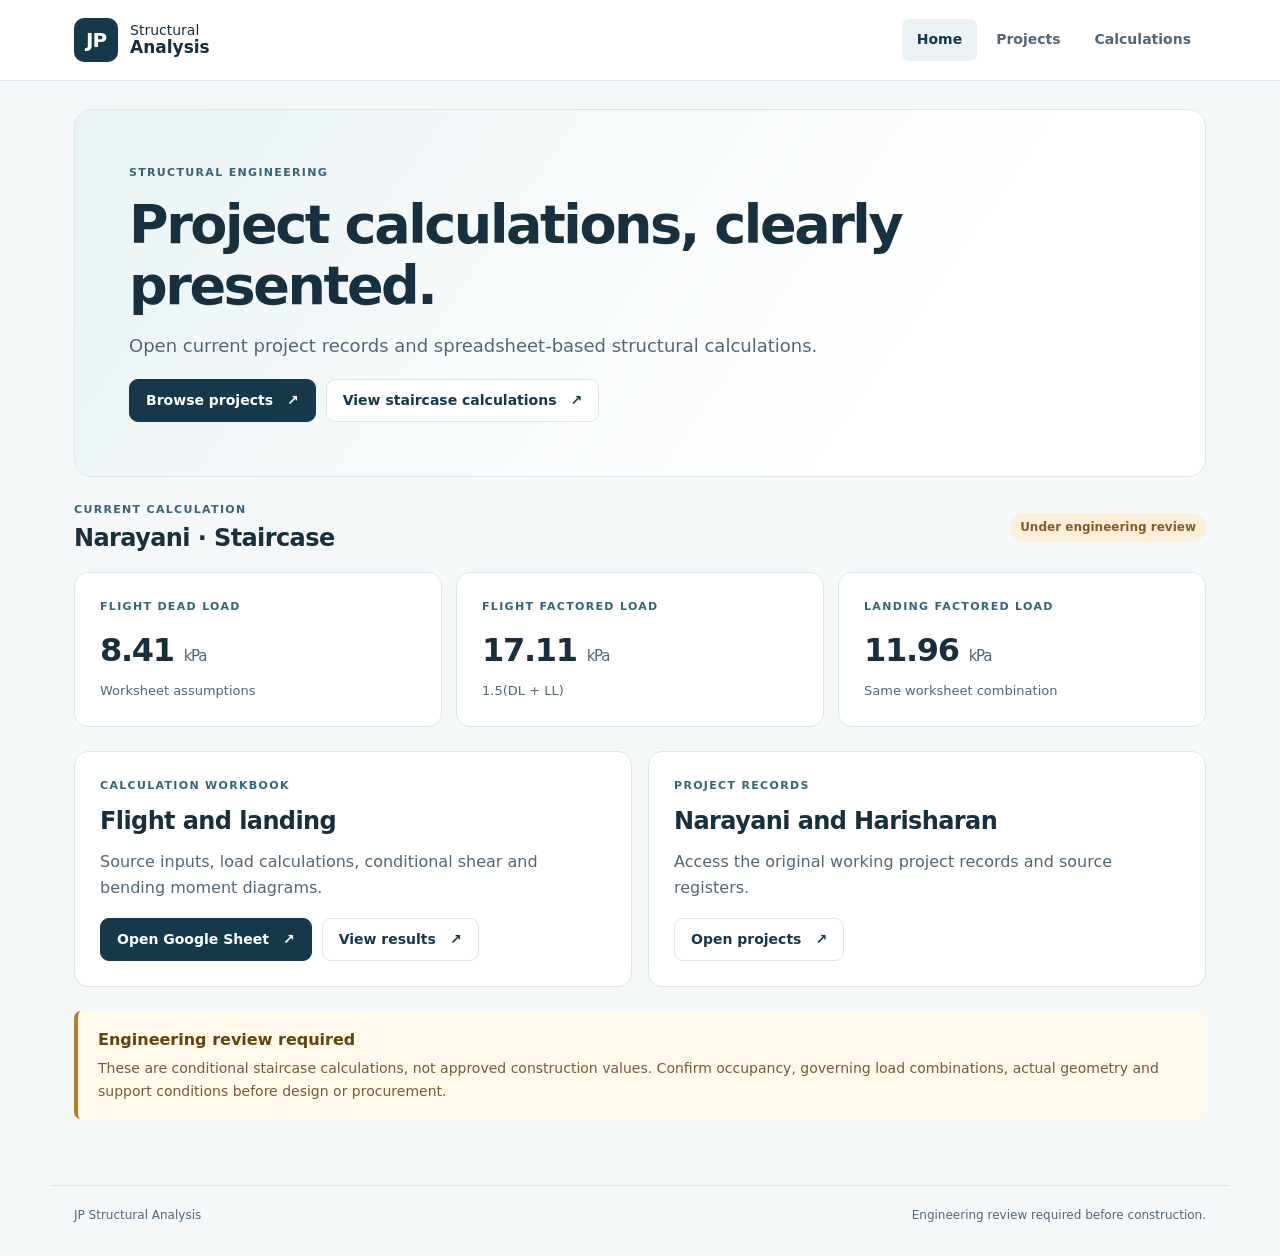
==== site/index.html @ ee92c4b4 "Publish only current spreadsheet-based structural calculations and project records" ====
<!doctype html><html lang="en"><head><meta charset="utf-8"><meta name="viewport" content="width=device-width,initial-scale=1"><title>Home | JP Structural Analysis</title><meta name="description" content="Structural engineering project records and calculations."><link rel="stylesheet" href="style.css"></head><body><header class="header"><div class="shell top"><a class="brand" href="index.html"><span class="mark">JP</span><span>Structural<br><b>Analysis</b></span></a><nav aria-label="Main navigation"><a href="index.html" aria-current="page">Home</a><a href="projects.html">Projects</a><a href="report.html">Calculations</a></nav></div></header><main class="shell"><section class="hero"><div class="eyebrow">STRUCTURAL ENGINEERING</div><h1>Project calculations, clearly presented.</h1><p class="lead">Open current project records and spreadsheet-based structural calculations.</p><div class="actions"><a class="button " href="projects.html">Browse projects <span aria-hidden="true">↗</span></a><a class="button secondary" href="report.html">View staircase calculations <span aria-hidden="true">↗</span></a></div></section><section class="heading"><div><div class="eyebrow">Current calculation</div><h2>Narayani · Staircase</h2></div><span class="pill">Under engineering review</span></section><section class="metrics"><article class="metric"><div class="eyebrow">Flight dead load</div><div class="value">8.41 <small>kPa</small></div><p>Worksheet assumptions</p></article><article class="metric"><div class="eyebrow">Flight factored load</div><div class="value">17.11 <small>kPa</small></div><p>1.5(DL + LL)</p></article><article class="metric"><div class="eyebrow">Landing factored load</div><div class="value">11.96 <small>kPa</small></div><p>Same worksheet combination</p></article></section><div class="grid"><article class="card"><div class="eyebrow">Calculation workbook</div><h2>Flight and landing</h2><p>Source inputs, load calculations, conditional shear and bending moment diagrams.</p><div class="actions"><a class="button " href="https://docs.google.com/spreadsheets/d/1Y-nVwU5Fd8LOBZRcyAVeT--PLQ40rrSUKfmQlRaJZZs/edit">Open Google Sheet <span aria-hidden="true">↗</span></a><a class="button secondary" href="report.html">View results <span aria-hidden="true">↗</span></a></div></article><article class="card"><div class="eyebrow">Project records</div><h2>Narayani and Harisharan</h2><p>Access the original working project records and source registers.</p><div class="actions"><a class="button secondary" href="projects.html">Open projects <span aria-hidden="true">↗</span></a></div></article></div><aside class="notice" role="note"><b>Engineering review required</b><p>These are conditional staircase calculations, not approved construction values. Confirm occupancy, governing load combinations, actual geometry and support conditions before design or procurement.</p></aside></main><footer class="shell footer"><span>JP Structural Analysis</span><span>Engineering review required before construction.</span></footer></body></html>
---- site/style.css ----
:root{color-scheme:light;--ink:#182f3d;--muted:#526675;--line:#dce6ea;--paper:#f5f8f9;--accent:#176b88;--nav:#15394b;--white:#fff}*{box-sizing:border-box}html{scroll-behavior:smooth}body{margin:0;font:16px/1.65 system-ui,-apple-system,BlinkMacSystemFont,"Segoe UI",sans-serif;background:var(--paper);color:var(--ink)}a{color:var(--accent);text-underline-offset:4px}.shell{max-width:1180px;margin:0 auto;padding:0 24px}.header{background:white;border-bottom:1px solid var(--line)}.top{display:flex;align-items:center;justify-content:space-between;gap:18px;padding-block:18px}.brand{display:flex;gap:12px;align-items:center;line-height:1.15;color:var(--ink);font-size:14px;text-decoration:none}.brand b{font-size:17px}.mark{display:grid;place-items:center;background:var(--nav);color:white;border-radius:10px;width:44px;height:44px;font-size:20px;font-weight:800;letter-spacing:-1px}.top nav{display:flex;gap:4px;flex-wrap:wrap}.top nav a{font-size:14px;padding:9px 15px;border-radius:7px;text-decoration:none;font-weight:650;color:var(--muted)}.top nav a[aria-current=page]{background:#eaf2f5;color:var(--nav)}main.shell{padding-top:28px;padding-bottom:42px}.hero{background:linear-gradient(125deg,#eaf3f5,#fff 72%);border:1px solid var(--line);border-radius:18px;padding:clamp(24px,5vw,54px);margin-bottom:24px}.eyebrow{font-size:11px;font-weight:750;letter-spacing:.12em;text-transform:uppercase;color:#35647a}h1{font-size:clamp(32px,5vw,54px);letter-spacing:-.045em;line-height:1.12;margin:13px 0 15px;max-width:850px}h2{font-size:24px;line-height:1.3;letter-spacing:-.025em;margin:0 0 12px}h3{margin:0 0 12px;font-size:18px}p{margin:0 0 16px;color:var(--muted)}.lead{font-size:18px;max-width:740px}.actions{display:flex;gap:10px;flex-wrap:wrap;align-items:center;margin-top:18px}.button{display:inline-flex;align-items:center;justify-content:space-between;gap:14px;background:var(--nav);color:white;border:1px solid var(--nav);border-radius:9px;padding:10px 16px;font-size:14px;line-height:1.5;font-weight:650;text-decoration:none}.button.secondary{background:white;color:var(--nav);border-color:var(--line)}.button:hover{opacity:.86}a:focus-visible{outline:3px solid #edba64;outline-offset:3px}.metrics{display:grid;grid-template-columns:repeat(3,minmax(0,1fr));gap:14px;margin:18px 0 24px}.metric,.card,.panel,.chart{background:white;border:1px solid var(--line);border-radius:14px;padding:clamp(18px,3vw,25px);min-width:0}.metric .value{font-size:32px;font-weight:760;letter-spacing:-.04em;margin:8px 0 3px;font-variant-numeric:tabular-nums}.value small{font-size:15px;font-weight:500;color:var(--muted)}.metric p{font-size:13px;margin:0}.heading{display:flex;align-items:center;justify-content:space-between;gap:12px;flex-wrap:wrap}.heading h2{margin:4px 0 0}.pill{font-size:12px;padding:5px 10px;border-radius:20px;background:#fbefdb;color:#855c25;font-weight:650}.grid{display:grid;grid-template-columns:repeat(2,minmax(0,1fr));gap:16px;margin-bottom:24px}.card{display:flex;flex-direction:column}.card .eyebrow{margin-bottom:10px}.card .actions{margin-top:auto}.notice{border-left:4px solid #b67e2f;background:#fff8eb;border-radius:7px;padding:16px 20px;margin:18px 0 24px;color:#63430f}.notice p{margin:4px 0 0;color:#745c35;font-size:14px}.panel{margin:18px 0}.panel .eyebrow{margin-bottom:7px}.sections{display:flex;flex-wrap:wrap;gap:10px;margin:10px 0 18px}.sections a{padding:8px 12px;border-radius:7px;background:white;border:1px solid var(--line);font-size:14px;text-decoration:none}.table-wrap{overflow-x:auto;border:1px solid var(--line);border-radius:9px}table{width:100%;border-collapse:collapse;font-size:14px;text-align:left}thead{background:#edf4f6}th,td{padding:10px 13px;border-bottom:1px solid var(--line);vertical-align:top}thead th{color:#2b5265;font-size:12px}tbody th{font-weight:600;min-width:135px}tbody tr:last-child th,tbody tr:last-child td{border-bottom:0}tbody td{font-variant-numeric:tabular-nums}tbody tr:nth-child(even){background:#fbfcfd}.charts{display:grid;grid-template-columns:repeat(2,minmax(0,1fr));gap:14px;margin-top:20px}.chart{padding:16px}.chart svg{display:block;width:100%;height:auto}.chart svg text{font:12px system-ui,sans-serif;fill:#516676}.legend{display:flex;justify-content:center;gap:18px;flex-wrap:wrap;font-size:12px;color:var(--muted)}.legend i{display:inline-block;width:12px;height:4px;border-radius:2px;margin-right:6px;vertical-align:middle}.quiet{font-size:13px;margin:15px 0 0}.footer{display:flex;justify-content:space-between;gap:16px;border-top:1px solid var(--line);padding-top:20px;padding-bottom:30px;font-size:12px;color:var(--muted)}@media(max-width:720px){.shell{padding-inline:16px}.top{align-items:flex-start;flex-direction:column}.top nav a{padding:8px 12px}.metrics,.grid,.charts{grid-template-columns:1fr}.metric .value{font-size:29px}.hero{padding:24px}.footer{flex-direction:column}.table-wrap{max-width:100%}th,td{padding:9px}.panel{padding:16px}.lead{font-size:16px}}@media print{.header,.footer,.actions,.sections{display:none}.hero,.panel,.metric,.chart{border:0;background:white}body{background:white;font-size:11px}.shell{padding:0}.panel,.chart{break-inside:avoid}.table-wrap{overflow:visible}table{font-size:10px}}
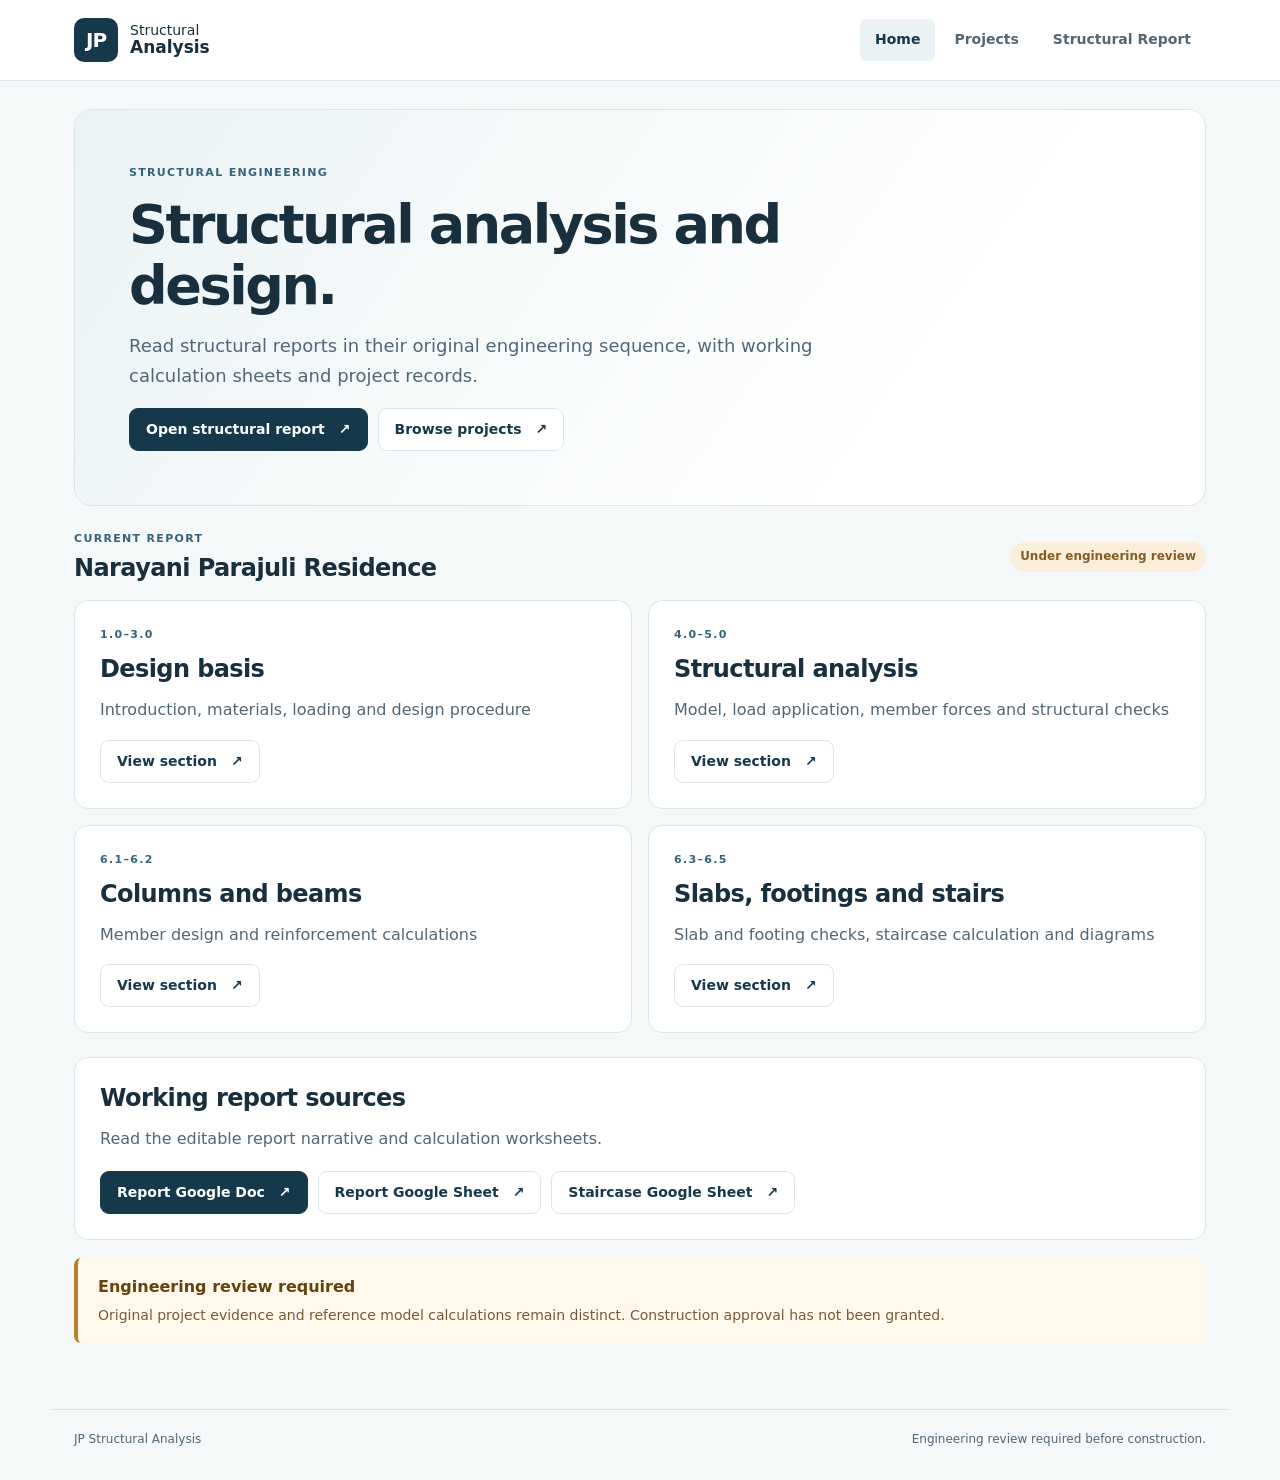
==== commit ad3f2844: "Restore six-chapter structural report from native Drive sources" ====
--- a/site/index.html
+++ b/site/index.html
@@ -1 +1 @@
-<!doctype html><html lang="en"><head><meta charset="utf-8"><meta name="viewport" content="width=device-width,initial-scale=1"><title>Home | JP Structural Analysis</title><meta name="description" content="Structural engineering project records and calculations."><link rel="stylesheet" href="style.css"></head><body><header class="header"><div class="shell top"><a class="brand" href="index.html"><span class="mark">JP</span><span>Structural<br><b>Analysis</b></span></a><nav aria-label="Main navigation"><a href="index.html" aria-current="page">Home</a><a href="projects.html">Projects</a><a href="report.html">Calculations</a></nav></div></header><main class="shell"><section class="hero"><div class="eyebrow">STRUCTURAL ENGINEERING</div><h1>Project calculations, clearly presented.</h1><p class="lead">Open current project records and spreadsheet-based structural calculations.</p><div class="actions"><a class="button " href="projects.html">Browse projects <span aria-hidden="true">↗</span></a><a class="button secondary" href="report.html">View staircase calculations <span aria-hidden="true">↗</span></a></div></section><section class="heading"><div><div class="eyebrow">Current calculation</div><h2>Narayani · Staircase</h2></div><span class="pill">Under engineering review</span></section><section class="metrics"><article class="metric"><div class="eyebrow">Flight dead load</div><div class="value">8.41 <small>kPa</small></div><p>Worksheet assumptions</p></article><article class="metric"><div class="eyebrow">Flight factored load</div><div class="value">17.11 <small>kPa</small></div><p>1.5(DL + LL)</p></article><article class="metric"><div class="eyebrow">Landing factored load</div><div class="value">11.96 <small>kPa</small></div><p>Same worksheet combination</p></article></section><div class="grid"><article class="card"><div class="eyebrow">Calculation workbook</div><h2>Flight and landing</h2><p>Source inputs, load calculations, conditional shear and bending moment diagrams.</p><div class="actions"><a class="button " href="https://docs.google.com/spreadsheets/d/1Y-nVwU5Fd8LOBZRcyAVeT--PLQ40rrSUKfmQlRaJZZs/edit">Open Google Sheet <span aria-hidden="true">↗</span></a><a class="button secondary" href="report.html">View results <span aria-hidden="true">↗</span></a></div></article><article class="card"><div class="eyebrow">Project records</div><h2>Narayani and Harisharan</h2><p>Access the original working project records and source registers.</p><div class="actions"><a class="button secondary" href="projects.html">Open projects <span aria-hidden="true">↗</span></a></div></article></div><aside class="notice" role="note"><b>Engineering review required</b><p>These are conditional staircase calculations, not approved construction values. Confirm occupancy, governing load combinations, actual geometry and support conditions before design or procurement.</p></aside></main><footer class="shell footer"><span>JP Structural Analysis</span><span>Engineering review required before construction.</span></footer></body></html>+<!doctype html><html lang="en"><head><meta charset="utf-8"><meta name="viewport" content="width=device-width,initial-scale=1"><title>Home | JP Structural Analysis</title><meta name="description" content="Structural analysis and design report."><link rel="stylesheet" href="style.css"></head><body><header class="header"><div class="shell top"><a class="brand" href="index.html"><span class="mark">JP</span><span>Structural<br><b>Analysis</b></span></a><nav aria-label="Main navigation"><a href="index.html" aria-current="page">Home</a><a href="projects.html">Projects</a><a href="report.html">Structural Report</a></nav></div></header><main class="shell"><section class="hero"><div class="eyebrow">STRUCTURAL ENGINEERING</div><h1>Structural analysis and design.</h1><p class="lead">Read structural reports in their original engineering sequence, with working calculation sheets and project records.</p><div class="actions"><a class="button" href="report.html">Open structural report <span aria-hidden="true">↗</span></a><a class="button secondary" href="projects.html">Browse projects <span aria-hidden="true">↗</span></a></div></section><section class="heading"><div><div class="eyebrow">Current report</div><h2>Narayani Parajuli Residence</h2></div><span class="pill">Under engineering review</span></section><div class="grid report-home-grid"><article class="card"><div class="eyebrow">1.0–3.0</div><h2>Design basis</h2><p>Introduction, materials, loading and design procedure</p><div class="actions"><a class="button secondary" href="report.html#chapter-1-0">View section <span aria-hidden="true">↗</span></a></div></article><article class="card"><div class="eyebrow">4.0–5.0</div><h2>Structural analysis</h2><p>Model, load application, member forces and structural checks</p><div class="actions"><a class="button secondary" href="report.html#chapter-4-0">View section <span aria-hidden="true">↗</span></a></div></article><article class="card"><div class="eyebrow">6.1–6.2</div><h2>Columns and beams</h2><p>Member design and reinforcement calculations</p><div class="actions"><a class="button secondary" href="report.html#chapter-6-1">View section <span aria-hidden="true">↗</span></a></div></article><article class="card"><div class="eyebrow">6.3–6.5</div><h2>Slabs, footings and stairs</h2><p>Slab and footing checks, staircase calculation and diagrams</p><div class="actions"><a class="button secondary" href="report.html#chapter-6-3">View section <span aria-hidden="true">↗</span></a></div></article></div><section class="panel"><h2>Working report sources</h2><p>Read the editable report narrative and calculation worksheets.</p><div class="actions"><a class="button" href="https://docs.google.com/document/d/1-Hq89KQgTYX20-nT1a85zHD1xqCTzD1Ef3r4--rdaM4/edit">Report Google Doc <span aria-hidden="true">↗</span></a><a class="button secondary" href="https://docs.google.com/spreadsheets/d/1Yli8MarffSVTW-XVvgLvj0nvxB-zcUi9Nyz6oGSeCeI/edit">Report Google Sheet <span aria-hidden="true">↗</span></a><a class="button secondary" href="https://docs.google.com/spreadsheets/d/1Y-nVwU5Fd8LOBZRcyAVeT--PLQ40rrSUKfmQlRaJZZs/edit">Staircase Google Sheet <span aria-hidden="true">↗</span></a></div></section><aside class="notice"><b>Engineering review required</b><p>Original project evidence and reference model calculations remain distinct. Construction approval has not been granted.</p></aside></main><footer class="shell footer"><span>JP Structural Analysis</span><span>Engineering review required before construction.</span></footer></body></html>
--- a/site/style.css
+++ b/site/style.css
@@ -1 +1,2 @@
-:root{color-scheme:light;--ink:#182f3d;--muted:#526675;--line:#dce6ea;--paper:#f5f8f9;--accent:#176b88;--nav:#15394b;--white:#fff}*{box-sizing:border-box}html{scroll-behavior:smooth}body{margin:0;font:16px/1.65 system-ui,-apple-system,BlinkMacSystemFont,"Segoe UI",sans-serif;background:var(--paper);color:var(--ink)}a{color:var(--accent);text-underline-offset:4px}.shell{max-width:1180px;margin:0 auto;padding:0 24px}.header{background:white;border-bottom:1px solid var(--line)}.top{display:flex;align-items:center;justify-content:space-between;gap:18px;padding-block:18px}.brand{display:flex;gap:12px;align-items:center;line-height:1.15;color:var(--ink);font-size:14px;text-decoration:none}.brand b{font-size:17px}.mark{display:grid;place-items:center;background:var(--nav);color:white;border-radius:10px;width:44px;height:44px;font-size:20px;font-weight:800;letter-spacing:-1px}.top nav{display:flex;gap:4px;flex-wrap:wrap}.top nav a{font-size:14px;padding:9px 15px;border-radius:7px;text-decoration:none;font-weight:650;color:var(--muted)}.top nav a[aria-current=page]{background:#eaf2f5;color:var(--nav)}main.shell{padding-top:28px;padding-bottom:42px}.hero{background:linear-gradient(125deg,#eaf3f5,#fff 72%);border:1px solid var(--line);border-radius:18px;padding:clamp(24px,5vw,54px);margin-bottom:24px}.eyebrow{font-size:11px;font-weight:750;letter-spacing:.12em;text-transform:uppercase;color:#35647a}h1{font-size:clamp(32px,5vw,54px);letter-spacing:-.045em;line-height:1.12;margin:13px 0 15px;max-width:850px}h2{font-size:24px;line-height:1.3;letter-spacing:-.025em;margin:0 0 12px}h3{margin:0 0 12px;font-size:18px}p{margin:0 0 16px;color:var(--muted)}.lead{font-size:18px;max-width:740px}.actions{display:flex;gap:10px;flex-wrap:wrap;align-items:center;margin-top:18px}.button{display:inline-flex;align-items:center;justify-content:space-between;gap:14px;background:var(--nav);color:white;border:1px solid var(--nav);border-radius:9px;padding:10px 16px;font-size:14px;line-height:1.5;font-weight:650;text-decoration:none}.button.secondary{background:white;color:var(--nav);border-color:var(--line)}.button:hover{opacity:.86}a:focus-visible{outline:3px solid #edba64;outline-offset:3px}.metrics{display:grid;grid-template-columns:repeat(3,minmax(0,1fr));gap:14px;margin:18px 0 24px}.metric,.card,.panel,.chart{background:white;border:1px solid var(--line);border-radius:14px;padding:clamp(18px,3vw,25px);min-width:0}.metric .value{font-size:32px;font-weight:760;letter-spacing:-.04em;margin:8px 0 3px;font-variant-numeric:tabular-nums}.value small{font-size:15px;font-weight:500;color:var(--muted)}.metric p{font-size:13px;margin:0}.heading{display:flex;align-items:center;justify-content:space-between;gap:12px;flex-wrap:wrap}.heading h2{margin:4px 0 0}.pill{font-size:12px;padding:5px 10px;border-radius:20px;background:#fbefdb;color:#855c25;font-weight:650}.grid{display:grid;grid-template-columns:repeat(2,minmax(0,1fr));gap:16px;margin-bottom:24px}.card{display:flex;flex-direction:column}.card .eyebrow{margin-bottom:10px}.card .actions{margin-top:auto}.notice{border-left:4px solid #b67e2f;background:#fff8eb;border-radius:7px;padding:16px 20px;margin:18px 0 24px;color:#63430f}.notice p{margin:4px 0 0;color:#745c35;font-size:14px}.panel{margin:18px 0}.panel .eyebrow{margin-bottom:7px}.sections{display:flex;flex-wrap:wrap;gap:10px;margin:10px 0 18px}.sections a{padding:8px 12px;border-radius:7px;background:white;border:1px solid var(--line);font-size:14px;text-decoration:none}.table-wrap{overflow-x:auto;border:1px solid var(--line);border-radius:9px}table{width:100%;border-collapse:collapse;font-size:14px;text-align:left}thead{background:#edf4f6}th,td{padding:10px 13px;border-bottom:1px solid var(--line);vertical-align:top}thead th{color:#2b5265;font-size:12px}tbody th{font-weight:600;min-width:135px}tbody tr:last-child th,tbody tr:last-child td{border-bottom:0}tbody td{font-variant-numeric:tabular-nums}tbody tr:nth-child(even){background:#fbfcfd}.charts{display:grid;grid-template-columns:repeat(2,minmax(0,1fr));gap:14px;margin-top:20px}.chart{padding:16px}.chart svg{display:block;width:100%;height:auto}.chart svg text{font:12px system-ui,sans-serif;fill:#516676}.legend{display:flex;justify-content:center;gap:18px;flex-wrap:wrap;font-size:12px;color:var(--muted)}.legend i{display:inline-block;width:12px;height:4px;border-radius:2px;margin-right:6px;vertical-align:middle}.quiet{font-size:13px;margin:15px 0 0}.footer{display:flex;justify-content:space-between;gap:16px;border-top:1px solid var(--line);padding-top:20px;padding-bottom:30px;font-size:12px;color:var(--muted)}@media(max-width:720px){.shell{padding-inline:16px}.top{align-items:flex-start;flex-direction:column}.top nav a{padding:8px 12px}.metrics,.grid,.charts{grid-template-columns:1fr}.metric .value{font-size:29px}.hero{padding:24px}.footer{flex-direction:column}.table-wrap{max-width:100%}th,td{padding:9px}.panel{padding:16px}.lead{font-size:16px}}@media print{.header,.footer,.actions,.sections{display:none}.hero,.panel,.metric,.chart{border:0;background:white}body{background:white;font-size:11px}.shell{padding:0}.panel,.chart{break-inside:avoid}.table-wrap{overflow:visible}table{font-size:10px}}+:root{color-scheme:light;--ink:#182f3d;--muted:#526675;--line:#dce6ea;--paper:#f5f8f9;--accent:#176b88;--nav:#15394b;--white:#fff}*{box-sizing:border-box}html{scroll-behavior:smooth}body{margin:0;font:16px/1.65 system-ui,-apple-system,BlinkMacSystemFont,"Segoe UI",sans-serif;background:var(--paper);color:var(--ink)}a{color:var(--accent);text-underline-offset:4px}.shell{max-width:1180px;margin:0 auto;padding:0 24px}.header{background:white;border-bottom:1px solid var(--line)}.top{display:flex;align-items:center;justify-content:space-between;gap:18px;padding-block:18px}.brand{display:flex;gap:12px;align-items:center;line-height:1.15;color:var(--ink);font-size:14px;text-decoration:none}.brand b{font-size:17px}.mark{display:grid;place-items:center;background:var(--nav);color:white;border-radius:10px;width:44px;height:44px;font-size:20px;font-weight:800;letter-spacing:-1px}.top nav{display:flex;gap:4px;flex-wrap:wrap}.top nav a{font-size:14px;padding:9px 15px;border-radius:7px;text-decoration:none;font-weight:650;color:var(--muted)}.top nav a[aria-current=page]{background:#eaf2f5;color:var(--nav)}main.shell{padding-top:28px;padding-bottom:42px}.hero{background:linear-gradient(125deg,#eaf3f5,#fff 72%);border:1px solid var(--line);border-radius:18px;padding:clamp(24px,5vw,54px);margin-bottom:24px}.eyebrow{font-size:11px;font-weight:750;letter-spacing:.12em;text-transform:uppercase;color:#35647a}h1{font-size:clamp(32px,5vw,54px);letter-spacing:-.045em;line-height:1.12;margin:13px 0 15px;max-width:850px}h2{font-size:24px;line-height:1.3;letter-spacing:-.025em;margin:0 0 12px}h3{margin:0 0 12px;font-size:18px}p{margin:0 0 16px;color:var(--muted)}.lead{font-size:18px;max-width:740px}.actions{display:flex;gap:10px;flex-wrap:wrap;align-items:center;margin-top:18px}.button{display:inline-flex;align-items:center;justify-content:space-between;gap:14px;background:var(--nav);color:white;border:1px solid var(--nav);border-radius:9px;padding:10px 16px;font-size:14px;line-height:1.5;font-weight:650;text-decoration:none}.button.secondary{background:white;color:var(--nav);border-color:var(--line)}.button:hover{opacity:.86}a:focus-visible{outline:3px solid #edba64;outline-offset:3px}.metrics{display:grid;grid-template-columns:repeat(3,minmax(0,1fr));gap:14px;margin:18px 0 24px}.metric,.card,.panel,.chart{background:white;border:1px solid var(--line);border-radius:14px;padding:clamp(18px,3vw,25px);min-width:0}.metric .value{font-size:32px;font-weight:760;letter-spacing:-.04em;margin:8px 0 3px;font-variant-numeric:tabular-nums}.value small{font-size:15px;font-weight:500;color:var(--muted)}.metric p{font-size:13px;margin:0}.heading{display:flex;align-items:center;justify-content:space-between;gap:12px;flex-wrap:wrap}.heading h2{margin:4px 0 0}.pill{font-size:12px;padding:5px 10px;border-radius:20px;background:#fbefdb;color:#855c25;font-weight:650}.grid{display:grid;grid-template-columns:repeat(2,minmax(0,1fr));gap:16px;margin-bottom:24px}.card{display:flex;flex-direction:column}.card .eyebrow{margin-bottom:10px}.card .actions{margin-top:auto}.notice{border-left:4px solid #b67e2f;background:#fff8eb;border-radius:7px;padding:16px 20px;margin:18px 0 24px;color:#63430f}.notice p{margin:4px 0 0;color:#745c35;font-size:14px}.panel{margin:18px 0}.panel .eyebrow{margin-bottom:7px}.sections{display:flex;flex-wrap:wrap;gap:10px;margin:10px 0 18px}.sections a{padding:8px 12px;border-radius:7px;background:white;border:1px solid var(--line);font-size:14px;text-decoration:none}.table-wrap{overflow-x:auto;border:1px solid var(--line);border-radius:9px}table{width:100%;border-collapse:collapse;font-size:14px;text-align:left}thead{background:#edf4f6}th,td{padding:10px 13px;border-bottom:1px solid var(--line);vertical-align:top}thead th{color:#2b5265;font-size:12px}tbody th{font-weight:600;min-width:135px}tbody tr:last-child th,tbody tr:last-child td{border-bottom:0}tbody td{font-variant-numeric:tabular-nums}tbody tr:nth-child(even){background:#fbfcfd}.charts{display:grid;grid-template-columns:repeat(2,minmax(0,1fr));gap:14px;margin-top:20px}.chart{padding:16px}.chart svg{display:block;width:100%;height:auto}.chart svg text{font:12px system-ui,sans-serif;fill:#516676}.legend{display:flex;justify-content:center;gap:18px;flex-wrap:wrap;font-size:12px;color:var(--muted)}.legend i{display:inline-block;width:12px;height:4px;border-radius:2px;margin-right:6px;vertical-align:middle}.quiet{font-size:13px;margin:15px 0 0}.footer{display:flex;justify-content:space-between;gap:16px;border-top:1px solid var(--line);padding-top:20px;padding-bottom:30px;font-size:12px;color:var(--muted)}@media(max-width:720px){.shell{padding-inline:16px}.top{align-items:flex-start;flex-direction:column}.top nav a{padding:8px 12px}.metrics,.grid,.charts{grid-template-columns:1fr}.metric .value{font-size:29px}.hero{padding:24px}.footer{flex-direction:column}.table-wrap{max-width:100%}th,td{padding:9px}.panel{padding:16px}.lead{font-size:16px}}@media print{.header,.footer,.actions,.sections{display:none}.hero,.panel,.metric,.chart{border:0;background:white}body{background:white;font-size:11px}.shell{padding:0}.panel,.chart{break-inside:avoid}.table-wrap{overflow:visible}table{font-size:10px}}
+.report-layout{display:grid;grid-template-columns:255px minmax(0,1fr);gap:22px;align-items:start}.report-toc{position:sticky;top:18px;background:white;border:1px solid var(--line);border-radius:14px;padding:18px;max-height:88vh;overflow:auto}.report-toc h2{font-size:17px;margin-bottom:10px}.report-toc nav{display:grid;gap:2px}.report-toc a{display:block;padding:7px 6px;border-bottom:1px solid #eef2f4;font-size:13px;text-decoration:none;line-height:1.4;color:var(--nav)}.report-toc a.subchapter{padding-left:20px}.report-body{min-width:0}.report-chapter{scroll-margin-top:14px;margin-top:0;margin-bottom:18px}.report-chapter h2{padding-bottom:10px;border-bottom:1px solid var(--line);margin-bottom:16px}.report-chapter h3{margin-top:20px}.report-chapter p{overflow-wrap:anywhere}.report-chapter table{font-size:13px}.report-chapter th,.report-chapter td{overflow-wrap:anywhere}.report-chapter tbody th{min-width:115px}.original-contents{margin:12px 0 20px;border:1px solid var(--line);border-radius:8px;padding:10px 14px;color:var(--muted);font-size:14px}.original-contents summary{cursor:pointer;font-weight:650}.original-contents ul{padding-left:20px}.source-link{font-size:12px;margin:6px 0 18px}.report-home-grid{margin-top:16px}@media(max-width:850px){.report-layout{grid-template-columns:1fr}.report-toc{position:static;max-height:none}.report-toc nav{grid-template-columns:repeat(2,minmax(0,1fr))}.report-toc a.subchapter{padding-left:6px}}@media(max-width:450px){.report-toc nav{grid-template-columns:1fr}}@media print{.report-toc{position:static}.report-layout{display:block}.report-chapter{break-inside:auto}.report-toc a{color:black}}
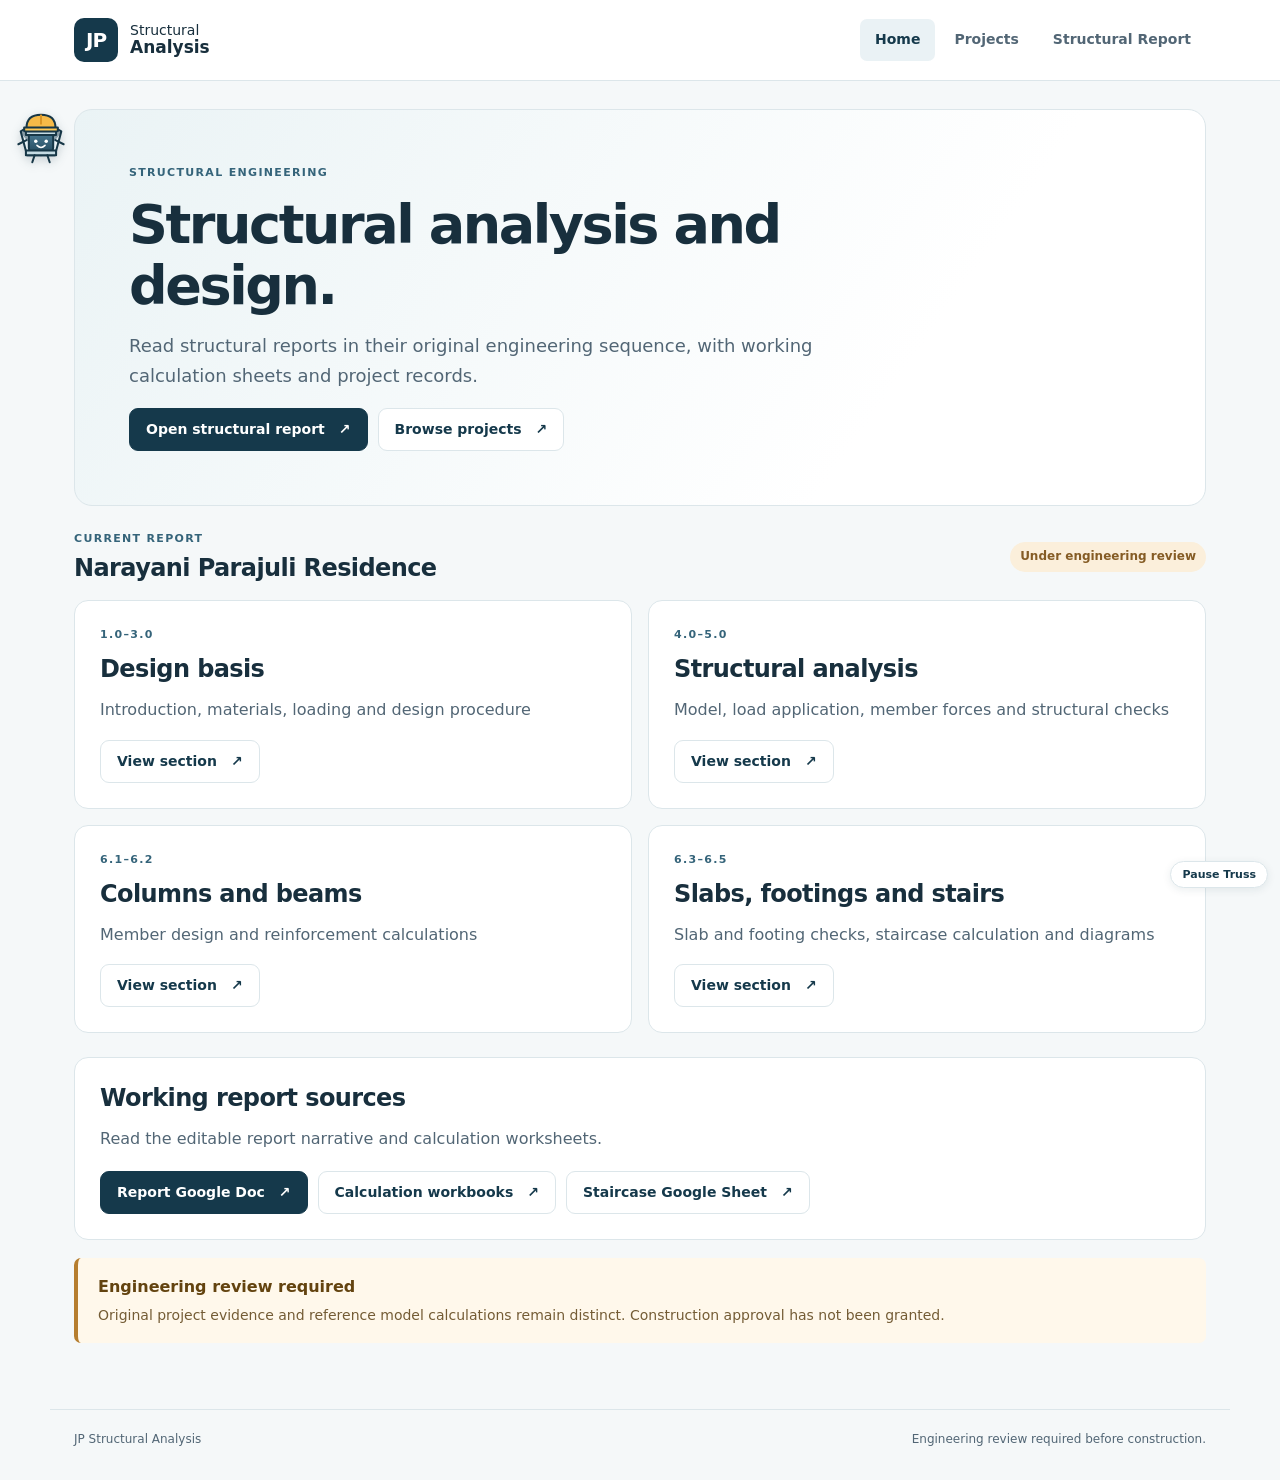
==== commit 4d8141f4: "Publish modular calculation sources and structural visualization assets" ====
--- a/site/index.html
+++ b/site/index.html
@@ -1 +1 @@
-<!doctype html><html lang="en"><head><meta charset="utf-8"><meta name="viewport" content="width=device-width,initial-scale=1"><title>Home | JP Structural Analysis</title><meta name="description" content="Structural analysis and design report."><link rel="stylesheet" href="style.css"></head><body><header class="header"><div class="shell top"><a class="brand" href="index.html"><span class="mark">JP</span><span>Structural<br><b>Analysis</b></span></a><nav aria-label="Main navigation"><a href="index.html" aria-current="page">Home</a><a href="projects.html">Projects</a><a href="report.html">Structural Report</a></nav></div></header><main class="shell"><section class="hero"><div class="eyebrow">STRUCTURAL ENGINEERING</div><h1>Structural analysis and design.</h1><p class="lead">Read structural reports in their original engineering sequence, with working calculation sheets and project records.</p><div class="actions"><a class="button" href="report.html">Open structural report <span aria-hidden="true">↗</span></a><a class="button secondary" href="projects.html">Browse projects <span aria-hidden="true">↗</span></a></div></section><section class="heading"><div><div class="eyebrow">Current report</div><h2>Narayani Parajuli Residence</h2></div><span class="pill">Under engineering review</span></section><div class="grid report-home-grid"><article class="card"><div class="eyebrow">1.0–3.0</div><h2>Design basis</h2><p>Introduction, materials, loading and design procedure</p><div class="actions"><a class="button secondary" href="report.html#chapter-1-0">View section <span aria-hidden="true">↗</span></a></div></article><article class="card"><div class="eyebrow">4.0–5.0</div><h2>Structural analysis</h2><p>Model, load application, member forces and structural checks</p><div class="actions"><a class="button secondary" href="report.html#chapter-4-0">View section <span aria-hidden="true">↗</span></a></div></article><article class="card"><div class="eyebrow">6.1–6.2</div><h2>Columns and beams</h2><p>Member design and reinforcement calculations</p><div class="actions"><a class="button secondary" href="report.html#chapter-6-1">View section <span aria-hidden="true">↗</span></a></div></article><article class="card"><div class="eyebrow">6.3–6.5</div><h2>Slabs, footings and stairs</h2><p>Slab and footing checks, staircase calculation and diagrams</p><div class="actions"><a class="button secondary" href="report.html#chapter-6-3">View section <span aria-hidden="true">↗</span></a></div></article></div><section class="panel"><h2>Working report sources</h2><p>Read the editable report narrative and calculation worksheets.</p><div class="actions"><a class="button" href="https://docs.google.com/document/d/1-Hq89KQgTYX20-nT1a85zHD1xqCTzD1Ef3r4--rdaM4/edit">Report Google Doc <span aria-hidden="true">↗</span></a><a class="button secondary" href="https://docs.google.com/spreadsheets/d/1Yli8MarffSVTW-XVvgLvj0nvxB-zcUi9Nyz6oGSeCeI/edit">Report Google Sheet <span aria-hidden="true">↗</span></a><a class="button secondary" href="https://docs.google.com/spreadsheets/d/1Y-nVwU5Fd8LOBZRcyAVeT--PLQ40rrSUKfmQlRaJZZs/edit">Staircase Google Sheet <span aria-hidden="true">↗</span></a></div></section><aside class="notice"><b>Engineering review required</b><p>Original project evidence and reference model calculations remain distinct. Construction approval has not been granted.</p></aside></main><footer class="shell footer"><span>JP Structural Analysis</span><span>Engineering review required before construction.</span></footer></body></html>+<!doctype html><html lang="en"><head><meta charset="utf-8"><meta name="viewport" content="width=device-width,initial-scale=1"><title>Home | JP Structural Analysis</title><meta name="description" content="Structural analysis and design report."><link rel="stylesheet" href="style.css"><link rel="stylesheet" href="visuals.css"><script defer src="visuals.js"></script></head><body><header class="header"><div class="shell top"><a class="brand" href="index.html"><span class="mark">JP</span><span>Structural<br><b>Analysis</b></span></a><nav aria-label="Main navigation"><a href="index.html" aria-current="page">Home</a><a href="projects.html">Projects</a><a href="report.html">Structural Report</a></nav></div></header><main class="shell"><section class="hero"><div class="eyebrow">STRUCTURAL ENGINEERING</div><h1>Structural analysis and design.</h1><p class="lead">Read structural reports in their original engineering sequence, with working calculation sheets and project records.</p><div class="actions"><a class="button" href="report.html">Open structural report <span aria-hidden="true">↗</span></a><a class="button secondary" href="projects.html">Browse projects <span aria-hidden="true">↗</span></a></div></section><section class="heading"><div><div class="eyebrow">Current report</div><h2>Narayani Parajuli Residence</h2></div><span class="pill">Under engineering review</span></section><div class="grid report-home-grid"><article class="card"><div class="eyebrow">1.0–3.0</div><h2>Design basis</h2><p>Introduction, materials, loading and design procedure</p><div class="actions"><a class="button secondary" href="report.html#chapter-1-0">View section <span aria-hidden="true">↗</span></a></div></article><article class="card"><div class="eyebrow">4.0–5.0</div><h2>Structural analysis</h2><p>Model, load application, member forces and structural checks</p><div class="actions"><a class="button secondary" href="report.html#chapter-4-0">View section <span aria-hidden="true">↗</span></a></div></article><article class="card"><div class="eyebrow">6.1–6.2</div><h2>Columns and beams</h2><p>Member design and reinforcement calculations</p><div class="actions"><a class="button secondary" href="report.html#chapter-6-1">View section <span aria-hidden="true">↗</span></a></div></article><article class="card"><div class="eyebrow">6.3–6.5</div><h2>Slabs, footings and stairs</h2><p>Slab and footing checks, staircase calculation and diagrams</p><div class="actions"><a class="button secondary" href="report.html#chapter-6-3">View section <span aria-hidden="true">↗</span></a></div></article></div><section class="panel"><h2>Working report sources</h2><p>Read the editable report narrative and calculation worksheets.</p><div class="actions"><a class="button" href="https://docs.google.com/document/d/1-Hq89KQgTYX20-nT1a85zHD1xqCTzD1Ef3r4--rdaM4/edit">Report Google Doc <span aria-hidden="true">↗</span></a><a class="button secondary" href="projects.html#calculation-workbooks">Calculation workbooks <span aria-hidden="true">↗</span></a><a class="button secondary" href="https://docs.google.com/spreadsheets/d/1Y-nVwU5Fd8LOBZRcyAVeT--PLQ40rrSUKfmQlRaJZZs/edit">Staircase Google Sheet <span aria-hidden="true">↗</span></a></div></section><aside class="notice"><b>Engineering review required</b><p>Original project evidence and reference model calculations remain distinct. Construction approval has not been granted.</p></aside></main><footer class="shell footer"><span>JP Structural Analysis</span><span>Engineering review required before construction.</span></footer></body></html>
--- a/site/visuals.css
+++ b/site/visuals.css
@@ -0,0 +1 @@
+#truss-roamer{position:fixed;top:0;left:0;width:58px;height:58px;z-index:30;pointer-events:none;transform:translate(12px,110px);animation:truss-tour 38s ease-in-out infinite;filter:drop-shadow(0 3px 5px #19374633)}#truss-roamer img{width:100%;height:100%;display:block}#truss-toggle{position:fixed;right:12px;bottom:12px;z-index:31;background:#fff;color:#15394b;border:1px solid #dce6ea;border-radius:20px;padding:6px 11px;font:600 11px system-ui;box-shadow:0 2px 8px #19374616;cursor:pointer}#truss-roamer.paused{animation-play-state:paused;opacity:0} @keyframes truss-tour{0%,100%{transform:translate(12px,110px) rotate(-9deg)}13%{transform:translate(calc(100vw - 78px),115px) rotate(10deg)}28%{transform:translate(calc(100vw - 78px),calc(100dvh - 100px)) rotate(-12deg)}43%{transform:translate(18vw,calc(100dvh - 92px)) rotate(8deg)}57%{transform:translate(12px,34dvh) rotate(-8deg)}72%{transform:translate(56vw,22dvh) rotate(9deg)}87%{transform:translate(78vw,64dvh) rotate(-7deg)}}.structural-visual{margin:16px 0;padding:14px;border:1px solid #dce6ea;border-radius:12px;background:#f8fbfc}.structural-visual figure{margin:0}.structural-visual img{width:100%;height:auto;display:block;border-radius:8px}.structural-visual figcaption{font-size:12px;color:#526675;margin-top:8px}.model-stage{position:relative;min-height:230px;overflow:hidden;border-radius:10px;background:#f1f6f8}.model-stage canvas{width:100%;height:100%;display:block;touch-action:none;cursor:grab}.model-stage canvas:active{cursor:grabbing}.model-controls{display:flex;align-items:center;gap:10px;flex-wrap:wrap;margin:10px 0}.model-controls button{font:600 13px system-ui;padding:7px 12px;border:1px solid #cbdde4;border-radius:7px;background:white;color:#173747;cursor:pointer}.model-controls label{font-size:12px}.model-caption{font-size:12px;margin:8px 0 0;color:#526675}@media(max-width:700px){#truss-roamer{width:46px;height:46px;opacity:.88}.model-stage{min-height:210px}}@media(prefers-reduced-motion:reduce){#truss-roamer{animation:none;display:none}#truss-toggle{display:none}}@media print{#truss-roamer,#truss-toggle,.model-controls{display:none!important}.model-stage canvas{display:none}.model-stage img{display:block!important}}.model-stage img[hidden],.model-controls[hidden]{display:none!important}@media print{.model-stage img[hidden]{display:block!important}}
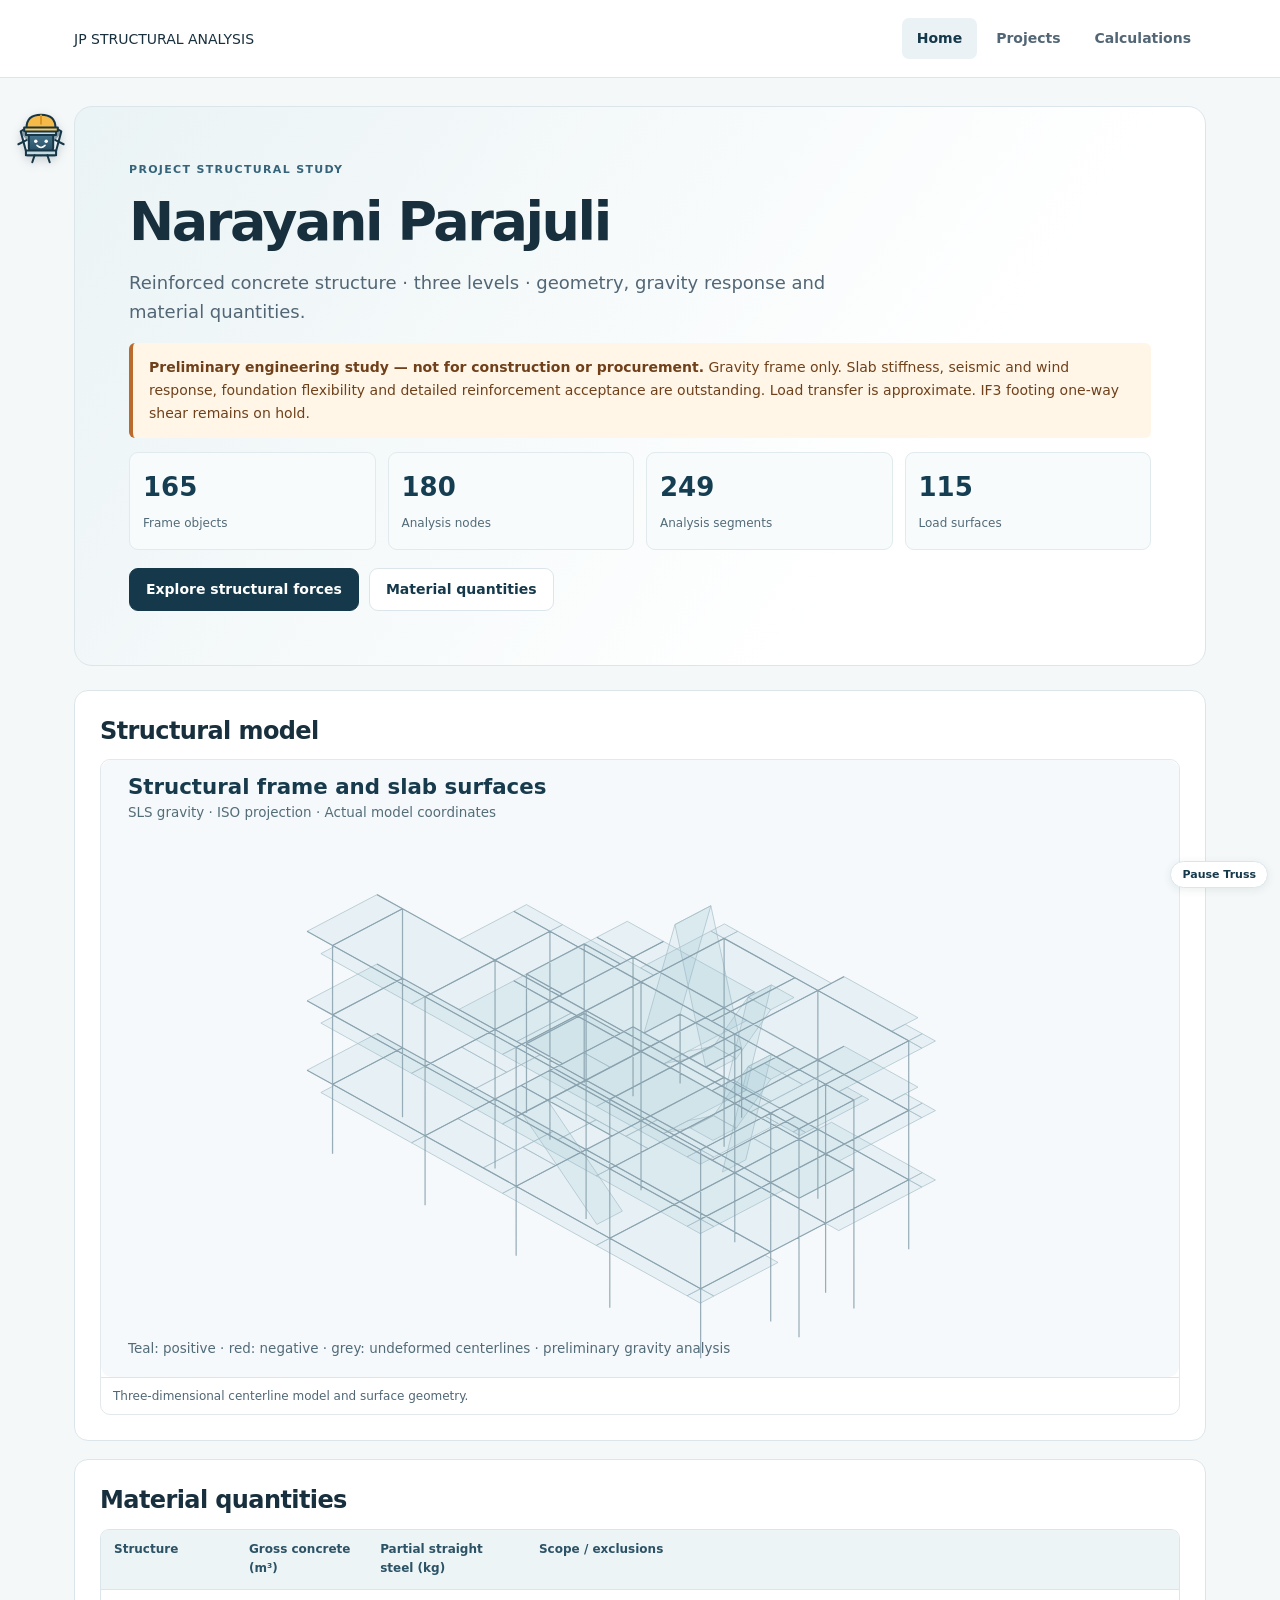
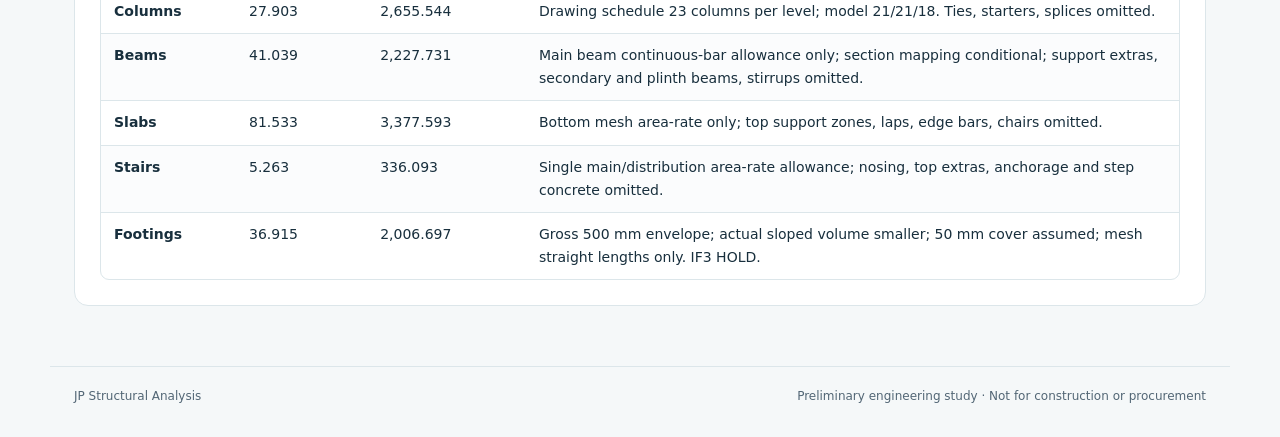
==== commit c7b3ce6a: "Publish Narayani gravity frame actions and material quantities" ====
--- a/site/index.html
+++ b/site/index.html
@@ -1 +1 @@
-<!doctype html><html lang="en"><head><meta charset="utf-8"><meta name="viewport" content="width=device-width,initial-scale=1"><title>Home | JP Structural Analysis</title><meta name="description" content="Structural analysis and design report."><link rel="stylesheet" href="style.css"><link rel="stylesheet" href="visuals.css"><script defer src="visuals.js"></script></head><body><header class="header"><div class="shell top"><a class="brand" href="index.html"><span class="mark">JP</span><span>Structural<br><b>Analysis</b></span></a><nav aria-label="Main navigation"><a href="index.html" aria-current="page">Home</a><a href="projects.html">Projects</a><a href="report.html">Structural Report</a></nav></div></header><main class="shell"><section class="hero"><div class="eyebrow">STRUCTURAL ENGINEERING</div><h1>Structural analysis and design.</h1><p class="lead">Read structural reports in their original engineering sequence, with working calculation sheets and project records.</p><div class="actions"><a class="button" href="report.html">Open structural report <span aria-hidden="true">↗</span></a><a class="button secondary" href="projects.html">Browse projects <span aria-hidden="true">↗</span></a></div></section><section class="heading"><div><div class="eyebrow">Current report</div><h2>Narayani Parajuli Residence</h2></div><span class="pill">Under engineering review</span></section><div class="grid report-home-grid"><article class="card"><div class="eyebrow">1.0–3.0</div><h2>Design basis</h2><p>Introduction, materials, loading and design procedure</p><div class="actions"><a class="button secondary" href="report.html#chapter-1-0">View section <span aria-hidden="true">↗</span></a></div></article><article class="card"><div class="eyebrow">4.0–5.0</div><h2>Structural analysis</h2><p>Model, load application, member forces and structural checks</p><div class="actions"><a class="button secondary" href="report.html#chapter-4-0">View section <span aria-hidden="true">↗</span></a></div></article><article class="card"><div class="eyebrow">6.1–6.2</div><h2>Columns and beams</h2><p>Member design and reinforcement calculations</p><div class="actions"><a class="button secondary" href="report.html#chapter-6-1">View section <span aria-hidden="true">↗</span></a></div></article><article class="card"><div class="eyebrow">6.3–6.5</div><h2>Slabs, footings and stairs</h2><p>Slab and footing checks, staircase calculation and diagrams</p><div class="actions"><a class="button secondary" href="report.html#chapter-6-3">View section <span aria-hidden="true">↗</span></a></div></article></div><section class="panel"><h2>Working report sources</h2><p>Read the editable report narrative and calculation worksheets.</p><div class="actions"><a class="button" href="https://docs.google.com/document/d/1-Hq89KQgTYX20-nT1a85zHD1xqCTzD1Ef3r4--rdaM4/edit">Report Google Doc <span aria-hidden="true">↗</span></a><a class="button secondary" href="projects.html#calculation-workbooks">Calculation workbooks <span aria-hidden="true">↗</span></a><a class="button secondary" href="https://docs.google.com/spreadsheets/d/1Y-nVwU5Fd8LOBZRcyAVeT--PLQ40rrSUKfmQlRaJZZs/edit">Staircase Google Sheet <span aria-hidden="true">↗</span></a></div></section><aside class="notice"><b>Engineering review required</b><p>Original project evidence and reference model calculations remain distinct. Construction approval has not been granted.</p></aside></main><footer class="shell footer"><span>JP Structural Analysis</span><span>Engineering review required before construction.</span></footer></body></html>+<!doctype html><html lang="en"><head><meta charset="utf-8"><meta name="viewport" content="width=device-width,initial-scale=1"><title>Narayani structural study · JP Structural</title><link rel="stylesheet" href="style.css"><link rel="stylesheet" href="visuals.css"><link rel="stylesheet" href="model.css"><script defer src="visuals.js"></script></head><body><header class="header"><div class="shell top"><a class="brand" href="index.html">JP STRUCTURAL ANALYSIS</a><nav><a href="index.html" class="active" aria-current="page">Home</a><a href="projects.html">Projects</a><a href="report.html">Calculations</a></nav></div></header><main class="shell"><section class="hero"><div class="eyebrow">PROJECT STRUCTURAL STUDY</div><h1>Narayani Parajuli</h1><p class="lead">Reinforced concrete structure · three levels · geometry, gravity response and material quantities.</p><div class="study-alert"><strong>Preliminary engineering study — not for construction or procurement.</strong> Gravity frame only. Slab stiffness, seismic and wind response, foundation flexibility and detailed reinforcement acceptance are outstanding. Load transfer is approximate. IF3 footing one-way shear remains on hold.</div><div class="stat-grid"><div><strong>165</strong><span>Frame objects</span></div><div><strong>180</strong><span>Analysis nodes</span></div><div><strong>249</strong><span>Analysis segments</span></div><div><strong>115</strong><span>Load surfaces</span></div></div><div class="actions"><a class="button" href="report.html#chapter-5-0">Explore structural forces</a><a class="button secondary" href="report.html#chapter-6-0">Material quantities</a></div></section><section class="panel"><h2>Structural model</h2><figure class="engineering-figure"><img src="model-isometric.svg" alt="Three-dimensional centerline model and surface geometry." loading="lazy"><figcaption>Three-dimensional centerline model and surface geometry.</figcaption></figure></section><section class="panel"><h2>Material quantities</h2><div class="table-wrap"><table><thead><tr><th>Structure</th><th>Gross concrete (m³)</th><th>Partial straight steel (kg)</th><th>Scope / exclusions</th></tr></thead><tbody><tr><th scope="row">Columns</th><td>27.903</td><td>2,655.544</td><td>Drawing schedule 23 columns per level; model 21/21/18. Ties, starters, splices omitted.</td></tr><tr><th scope="row">Beams</th><td>41.039</td><td>2,227.731</td><td>Main beam continuous-bar allowance only; section mapping conditional; support extras, secondary and plinth beams, stirrups omitted.</td></tr><tr><th scope="row">Slabs</th><td>81.533</td><td>3,377.593</td><td>Bottom mesh area-rate only; top support zones, laps, edge bars, chairs omitted.</td></tr><tr><th scope="row">Stairs</th><td>5.263</td><td>336.093</td><td>Single main/distribution area-rate allowance; nosing, top extras, anchorage and step concrete omitted.</td></tr><tr><th scope="row">Footings</th><td>36.915</td><td>2,006.697</td><td>Gross 500 mm envelope; actual sloped volume smaller; 50 mm cover assumed; mesh straight lengths only. IF3 HOLD.</td></tr></tbody></table></div></section></main><footer class="shell footer"><span>JP Structural Analysis</span><span>Preliminary engineering study · Not for construction or procurement</span></footer></body></html>
--- a/site/style.css
+++ b/site/style.css
@@ -1,2 +1,16 @@
 :root{color-scheme:light;--ink:#182f3d;--muted:#526675;--line:#dce6ea;--paper:#f5f8f9;--accent:#176b88;--nav:#15394b;--white:#fff}*{box-sizing:border-box}html{scroll-behavior:smooth}body{margin:0;font:16px/1.65 system-ui,-apple-system,BlinkMacSystemFont,"Segoe UI",sans-serif;background:var(--paper);color:var(--ink)}a{color:var(--accent);text-underline-offset:4px}.shell{max-width:1180px;margin:0 auto;padding:0 24px}.header{background:white;border-bottom:1px solid var(--line)}.top{display:flex;align-items:center;justify-content:space-between;gap:18px;padding-block:18px}.brand{display:flex;gap:12px;align-items:center;line-height:1.15;color:var(--ink);font-size:14px;text-decoration:none}.brand b{font-size:17px}.mark{display:grid;place-items:center;background:var(--nav);color:white;border-radius:10px;width:44px;height:44px;font-size:20px;font-weight:800;letter-spacing:-1px}.top nav{display:flex;gap:4px;flex-wrap:wrap}.top nav a{font-size:14px;padding:9px 15px;border-radius:7px;text-decoration:none;font-weight:650;color:var(--muted)}.top nav a[aria-current=page]{background:#eaf2f5;color:var(--nav)}main.shell{padding-top:28px;padding-bottom:42px}.hero{background:linear-gradient(125deg,#eaf3f5,#fff 72%);border:1px solid var(--line);border-radius:18px;padding:clamp(24px,5vw,54px);margin-bottom:24px}.eyebrow{font-size:11px;font-weight:750;letter-spacing:.12em;text-transform:uppercase;color:#35647a}h1{font-size:clamp(32px,5vw,54px);letter-spacing:-.045em;line-height:1.12;margin:13px 0 15px;max-width:850px}h2{font-size:24px;line-height:1.3;letter-spacing:-.025em;margin:0 0 12px}h3{margin:0 0 12px;font-size:18px}p{margin:0 0 16px;color:var(--muted)}.lead{font-size:18px;max-width:740px}.actions{display:flex;gap:10px;flex-wrap:wrap;align-items:center;margin-top:18px}.button{display:inline-flex;align-items:center;justify-content:space-between;gap:14px;background:var(--nav);color:white;border:1px solid var(--nav);border-radius:9px;padding:10px 16px;font-size:14px;line-height:1.5;font-weight:650;text-decoration:none}.button.secondary{background:white;color:var(--nav);border-color:var(--line)}.button:hover{opacity:.86}a:focus-visible{outline:3px solid #edba64;outline-offset:3px}.metrics{display:grid;grid-template-columns:repeat(3,minmax(0,1fr));gap:14px;margin:18px 0 24px}.metric,.card,.panel,.chart{background:white;border:1px solid var(--line);border-radius:14px;padding:clamp(18px,3vw,25px);min-width:0}.metric .value{font-size:32px;font-weight:760;letter-spacing:-.04em;margin:8px 0 3px;font-variant-numeric:tabular-nums}.value small{font-size:15px;font-weight:500;color:var(--muted)}.metric p{font-size:13px;margin:0}.heading{display:flex;align-items:center;justify-content:space-between;gap:12px;flex-wrap:wrap}.heading h2{margin:4px 0 0}.pill{font-size:12px;padding:5px 10px;border-radius:20px;background:#fbefdb;color:#855c25;font-weight:650}.grid{display:grid;grid-template-columns:repeat(2,minmax(0,1fr));gap:16px;margin-bottom:24px}.card{display:flex;flex-direction:column}.card .eyebrow{margin-bottom:10px}.card .actions{margin-top:auto}.notice{border-left:4px solid #b67e2f;background:#fff8eb;border-radius:7px;padding:16px 20px;margin:18px 0 24px;color:#63430f}.notice p{margin:4px 0 0;color:#745c35;font-size:14px}.panel{margin:18px 0}.panel .eyebrow{margin-bottom:7px}.sections{display:flex;flex-wrap:wrap;gap:10px;margin:10px 0 18px}.sections a{padding:8px 12px;border-radius:7px;background:white;border:1px solid var(--line);font-size:14px;text-decoration:none}.table-wrap{overflow-x:auto;border:1px solid var(--line);border-radius:9px}table{width:100%;border-collapse:collapse;font-size:14px;text-align:left}thead{background:#edf4f6}th,td{padding:10px 13px;border-bottom:1px solid var(--line);vertical-align:top}thead th{color:#2b5265;font-size:12px}tbody th{font-weight:600;min-width:135px}tbody tr:last-child th,tbody tr:last-child td{border-bottom:0}tbody td{font-variant-numeric:tabular-nums}tbody tr:nth-child(even){background:#fbfcfd}.charts{display:grid;grid-template-columns:repeat(2,minmax(0,1fr));gap:14px;margin-top:20px}.chart{padding:16px}.chart svg{display:block;width:100%;height:auto}.chart svg text{font:12px system-ui,sans-serif;fill:#516676}.legend{display:flex;justify-content:center;gap:18px;flex-wrap:wrap;font-size:12px;color:var(--muted)}.legend i{display:inline-block;width:12px;height:4px;border-radius:2px;margin-right:6px;vertical-align:middle}.quiet{font-size:13px;margin:15px 0 0}.footer{display:flex;justify-content:space-between;gap:16px;border-top:1px solid var(--line);padding-top:20px;padding-bottom:30px;font-size:12px;color:var(--muted)}@media(max-width:720px){.shell{padding-inline:16px}.top{align-items:flex-start;flex-direction:column}.top nav a{padding:8px 12px}.metrics,.grid,.charts{grid-template-columns:1fr}.metric .value{font-size:29px}.hero{padding:24px}.footer{flex-direction:column}.table-wrap{max-width:100%}th,td{padding:9px}.panel{padding:16px}.lead{font-size:16px}}@media print{.header,.footer,.actions,.sections{display:none}.hero,.panel,.metric,.chart{border:0;background:white}body{background:white;font-size:11px}.shell{padding:0}.panel,.chart{break-inside:avoid}.table-wrap{overflow:visible}table{font-size:10px}}
-.report-layout{display:grid;grid-template-columns:255px minmax(0,1fr);gap:22px;align-items:start}.report-toc{position:sticky;top:18px;background:white;border:1px solid var(--line);border-radius:14px;padding:18px;max-height:88vh;overflow:auto}.report-toc h2{font-size:17px;margin-bottom:10px}.report-toc nav{display:grid;gap:2px}.report-toc a{display:block;padding:7px 6px;border-bottom:1px solid #eef2f4;font-size:13px;text-decoration:none;line-height:1.4;color:var(--nav)}.report-toc a.subchapter{padding-left:20px}.report-body{min-width:0}.report-chapter{scroll-margin-top:14px;margin-top:0;margin-bottom:18px}.report-chapter h2{padding-bottom:10px;border-bottom:1px solid var(--line);margin-bottom:16px}.report-chapter h3{margin-top:20px}.report-chapter p{overflow-wrap:anywhere}.report-chapter table{font-size:13px}.report-chapter th,.report-chapter td{overflow-wrap:anywhere}.report-chapter tbody th{min-width:115px}.original-contents{margin:12px 0 20px;border:1px solid var(--line);border-radius:8px;padding:10px 14px;color:var(--muted);font-size:14px}.original-contents summary{cursor:pointer;font-weight:650}.original-contents ul{padding-left:20px}.source-link{font-size:12px;margin:6px 0 18px}.report-home-grid{margin-top:16px}@media(max-width:850px){.report-layout{grid-template-columns:1fr}.report-toc{position:static;max-height:none}.report-toc nav{grid-template-columns:repeat(2,minmax(0,1fr))}.report-toc a.subchapter{padding-left:6px}}@media(max-width:450px){.report-toc nav{grid-template-columns:1fr}}@media print{.report-toc{position:static}.report-layout{display:block}.report-chapter{break-inside:auto}.report-toc a{color:black}}+.report-layout{display:grid;grid-template-columns:255px minmax(0,1fr);gap:22px;align-items:start}.report-toc{position:sticky;top:18px;background:white;border:1px solid var(--line);border-radius:14px;padding:18px;max-height:88vh;overflow:auto}.report-toc h2{font-size:17px;margin-bottom:10px}.report-toc nav{display:grid;gap:2px}.report-toc a{display:block;padding:7px 6px;border-bottom:1px solid #eef2f4;font-size:13px;text-decoration:none;line-height:1.4;color:var(--nav)}.report-toc a.subchapter{padding-left:20px}.report-body{min-width:0}.report-chapter{scroll-margin-top:14px;margin-top:0;margin-bottom:18px}.report-chapter h2{padding-bottom:10px;border-bottom:1px solid var(--line);margin-bottom:16px}.report-chapter h3{margin-top:20px}.report-chapter p{overflow-wrap:anywhere}.report-chapter table{font-size:13px}.report-chapter th,.report-chapter td{overflow-wrap:anywhere}.report-chapter tbody th{min-width:115px}.original-contents{margin:12px 0 20px;border:1px solid var(--line);border-radius:8px;padding:10px 14px;color:var(--muted);font-size:14px}.original-contents summary{cursor:pointer;font-weight:650}.original-contents ul{padding-left:20px}.source-link{font-size:12px;margin:6px 0 18px}.report-home-grid{margin-top:16px}@media(max-width:850px){.report-layout{grid-template-columns:1fr}.report-toc{position:static;max-height:none}.report-toc nav{grid-template-columns:repeat(2,minmax(0,1fr))}.report-toc a.subchapter{padding-left:6px}}@media(max-width:450px){.report-toc nav{grid-template-columns:1fr}}@media print{.report-toc{position:static}.report-layout{display:block}.report-chapter{break-inside:auto}.report-toc a{color:black}}
+/* Chapter presentation accents */
+.report-chapter#chapter-1-0{--chapter-accent:#245e78;--chapter-tint:#edf5f8}.report-toc a[href="#chapter-1-0"]{border-left:3px solid #245e78;color:#245e78}
+.report-chapter#chapter-2-0{--chapter-accent:#08766f;--chapter-tint:#e8f5f1}.report-toc a[href="#chapter-2-0"]{border-left:3px solid #08766f;color:#08766f}
+.report-chapter#chapter-3-0{--chapter-accent:#69539b;--chapter-tint:#f1edf8}.report-toc a[href="#chapter-3-0"]{border-left:3px solid #69539b;color:#69539b}
+.report-chapter#chapter-4-0{--chapter-accent:#986020;--chapter-tint:#fbf4e7}.report-toc a[href="#chapter-4-0"]{border-left:3px solid #986020;color:#986020}
+.report-chapter#chapter-5-0{--chapter-accent:#356c91;--chapter-tint:#edf4fa}.report-toc a[href="#chapter-5-0"]{border-left:3px solid #356c91;color:#356c91}
+.report-chapter#chapter-6-0{--chapter-accent:#2f7959;--chapter-tint:#eaf5ed}.report-toc a[href="#chapter-6-0"]{border-left:3px solid #2f7959;color:#2f7959}
+.report-chapter#chapter-6-1{--chapter-accent:#2f7959;--chapter-tint:#eaf5ed}.report-toc a[href="#chapter-6-1"]{border-left:3px solid #2f7959;color:#2f7959}
+.report-chapter#chapter-6-2{--chapter-accent:#2f7959;--chapter-tint:#eaf5ed}.report-toc a[href="#chapter-6-2"]{border-left:3px solid #2f7959;color:#2f7959}
+.report-chapter#chapter-6-3{--chapter-accent:#2f7959;--chapter-tint:#eaf5ed}.report-toc a[href="#chapter-6-3"]{border-left:3px solid #2f7959;color:#2f7959}
+.report-chapter#chapter-6-4{--chapter-accent:#2f7959;--chapter-tint:#eaf5ed}.report-toc a[href="#chapter-6-4"]{border-left:3px solid #2f7959;color:#2f7959}
+.report-chapter#chapter-6-5{--chapter-accent:#2f7959;--chapter-tint:#eaf5ed}.report-toc a[href="#chapter-6-5"]{border-left:3px solid #2f7959;color:#2f7959}
+.report-chapter#annex{--chapter-accent:#516676;--chapter-tint:#eff3f5}.report-toc a[href="#annex"]{border-left:3px solid #516676;color:#516676}
+.report-chapter{border-left:5px solid var(--chapter-accent,#245e78)}.report-chapter h2{color:var(--chapter-accent,#245e78);background:var(--chapter-tint,#edf5f8);border:0;border-radius:7px;padding:12px 14px}.chapter-figures{display:grid;gap:16px;margin-top:24px}.engineering-figure{margin:0;border:1px solid var(--line);border-radius:10px;overflow:hidden;background:#fff;break-inside:avoid}.engineering-figure img{display:block;width:100%;height:auto}.engineering-figure figcaption{padding:10px 13px;color:var(--muted);font-size:13px;line-height:1.5;border-top:1px solid var(--line)}@media print{.report-chapter{border-left:0}.engineering-figure{break-inside:avoid}}
--- a/site/model.css
+++ b/site/model.css
@@ -0,0 +1,2 @@
+.model-dashboard{padding:18px;background:#fff;border:1px solid #dce5e9;border-radius:13px}.model-controls-grid{display:grid;grid-template-columns:repeat(4,minmax(0,1fr));gap:10px;margin:12px 0}.model-controls-grid label{font-size:12px;display:flex;flex-direction:column;gap:5px;color:#496474;font-weight:650}.model-controls-grid select,.member-choice select{width:100%;border:1px solid #c5d5dc;border-radius:7px;padding:8px;color:#19394a;background:#fff;font:inherit;min-width:0}.model-actions{display:flex;flex-wrap:wrap;gap:6px;align-items:center;margin:10px 0}.model-actions button{border:1px solid #b9cdd5;background:#f8fafb;color:#204c61;padding:6px 10px;border-radius:6px;cursor:pointer;font:600 12px system-ui}.model-actions label{font-size:12px;margin-left:6px}.model-stage{width:100%;min-width:0;overflow:hidden;border:1px solid #dce5e9;border-radius:9px}.model-stage canvas{display:block;width:100%;height:auto;touch-action:none;cursor:grab}.model-stage canvas:active{cursor:grabbing}.model-meta{font-size:12px;color:#4c6677;margin:8px 0}.model-legend{display:flex;gap:14px;flex-wrap:wrap;font-size:12px;color:#4c6677}.model-legend i{display:inline-block;width:11px;height:4px;margin-right:5px;vertical-align:middle}.member-choice{display:grid;grid-template-columns:110px minmax(0,1fr);gap:8px;align-items:center;margin-top:18px;font-size:13px}.member-plot{width:100%;height:auto;border:1px solid #e0e7ea;border-radius:8px;margin:10px 0;background:white}.member-plot text{font:10px system-ui;fill:#476272}.note{font-size:13px;color:#526778}.study-alert{padding:13px 16px;border-left:4px solid #b96a2c;background:#fff6e7;border-radius:6px;color:#70401b;margin:14px 0;font-size:14px}.stat-grid{display:grid;grid-template-columns:repeat(4,minmax(0,1fr));gap:12px;margin:12px 0}.stat-grid>div{border:1px solid #e1eaed;border-radius:9px;padding:13px;background:#f8fbfc}.stat-grid strong{display:block;font-size:26px;color:#163e52}.stat-grid span{font-size:12px;color:#526b78}.chapter-figures{display:grid;gap:12px}.engineering-figure{border:1px solid #e2e8eb;border-radius:10px;overflow:hidden;margin:0}.engineering-figure img{width:100%;display:block;height:auto}.engineering-figure figcaption{padding:9px 12px;font-size:12px;color:#506775}.danger{color:#ad3838;font-weight:700}.source-link a{overflow-wrap:anywhere}.report-chapter h3{color:var(--chapter-accent,#245e78)}@media(max-width:850px){.model-controls-grid,.stat-grid{grid-template-columns:repeat(2,minmax(0,1fr))}.model-dashboard{padding:9px}}@media(max-width:420px){.model-controls-grid{grid-template-columns:1fr 1fr}.stat-grid strong{font-size:22px}.member-choice{grid-template-columns:1fr}}@media print{.model-controls-grid,.model-actions{display:none}.model-stage canvas{max-height:450px}}
+.report-chapter#chapter-7-0{--chapter-accent:#87558f;--chapter-tint:#f6eef7}.report-toc a[href="#chapter-7-0"]{border-left:3px solid #87558f;color:#87558f}
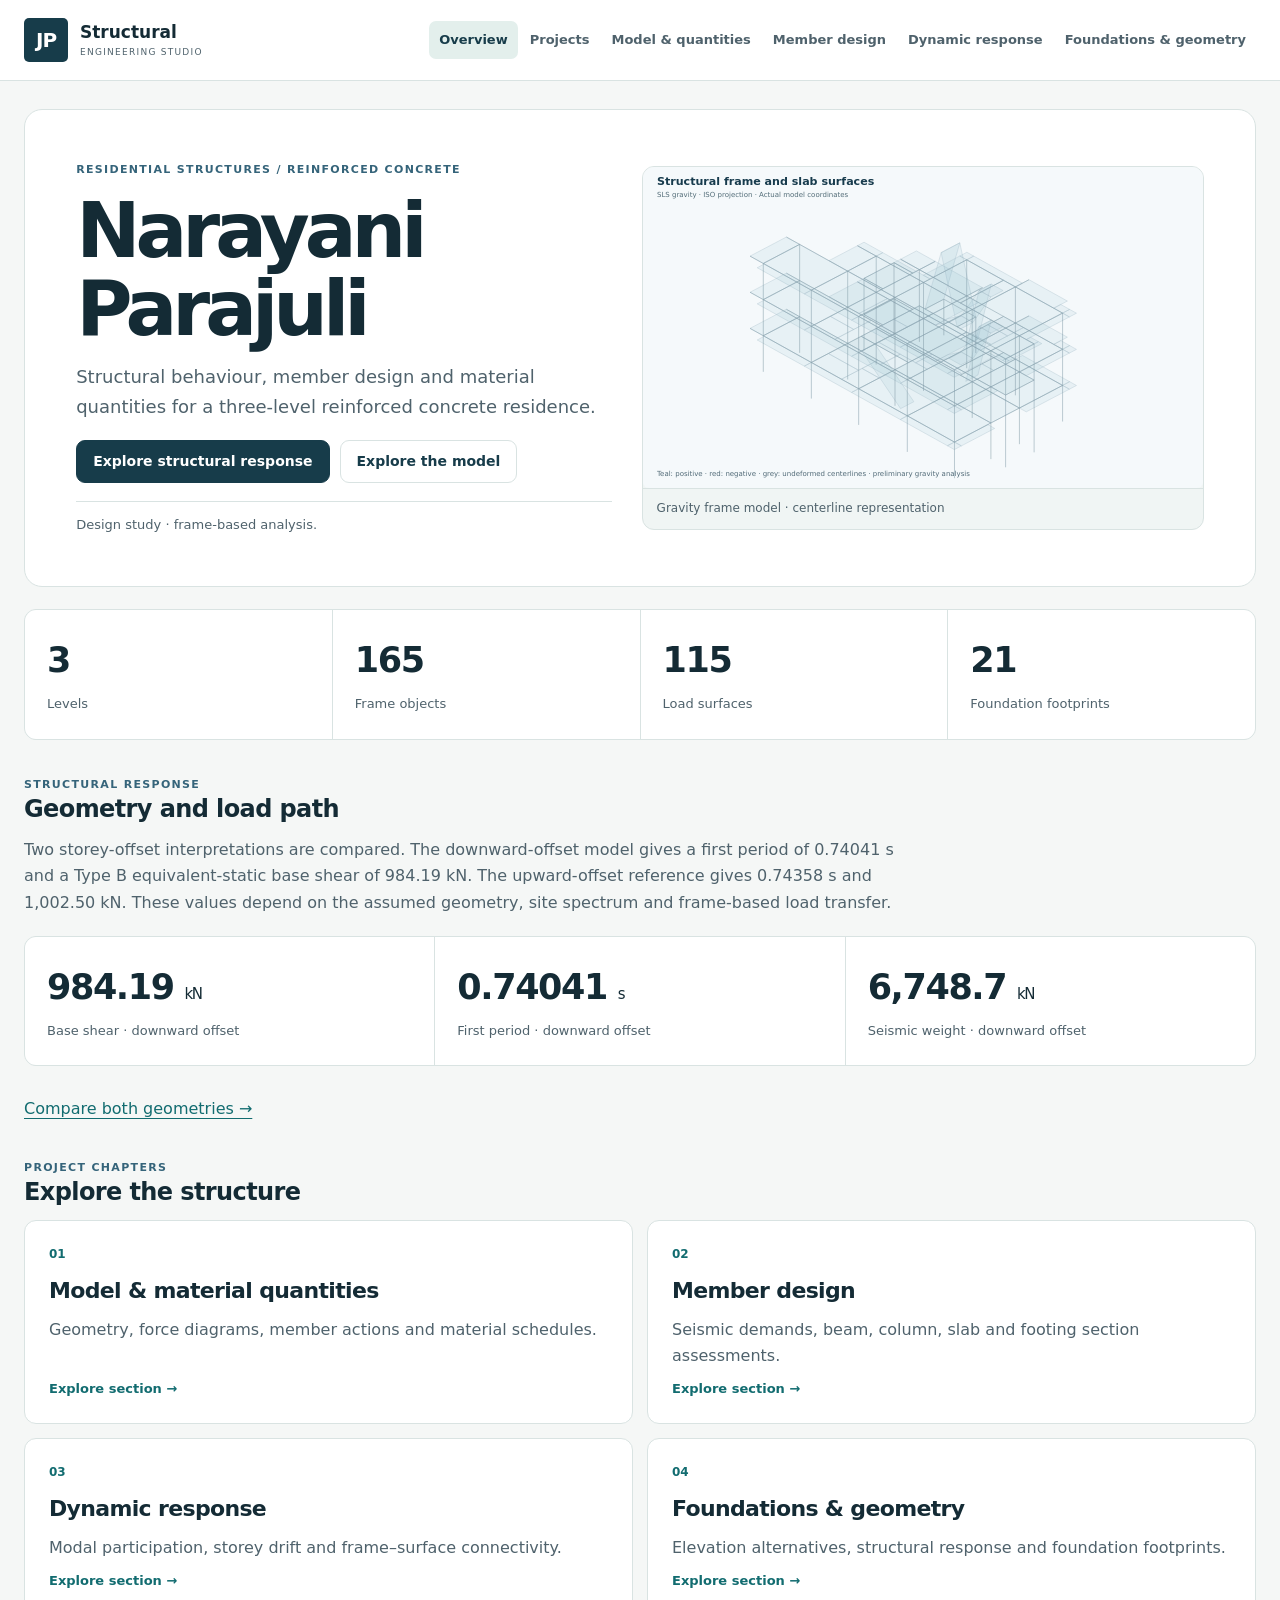
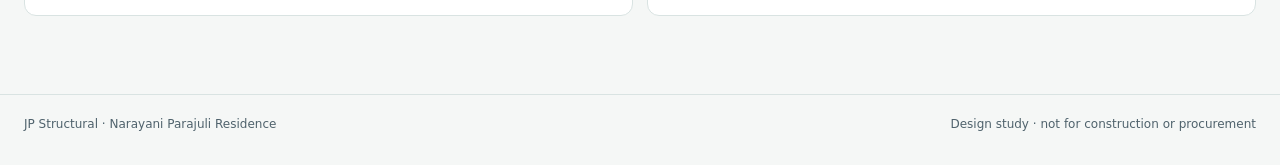
==== commit d4375008: "Renovate structural publication as authored engineering chapters" ====
--- a/site/index.html
+++ b/site/index.html
@@ -1 +1 @@
-<!doctype html><html lang="en"><head><meta charset="utf-8"><meta name="viewport" content="width=device-width,initial-scale=1"><title>Narayani structural study · JP Structural</title><link rel="stylesheet" href="style.css"><link rel="stylesheet" href="visuals.css"><link rel="stylesheet" href="model.css"><script defer src="visuals.js"></script></head><body><header class="header"><div class="shell top"><a class="brand" href="index.html">JP STRUCTURAL ANALYSIS</a><nav><a href="index.html" class="active" aria-current="page">Home</a><a href="projects.html">Projects</a><a href="report.html">Calculations</a></nav></div></header><main class="shell"><section class="hero"><div class="eyebrow">PROJECT STRUCTURAL STUDY</div><h1>Narayani Parajuli</h1><p class="lead">Reinforced concrete structure · three levels · geometry, gravity response and material quantities.</p><div class="study-alert"><strong>Preliminary engineering study — not for construction or procurement.</strong> Gravity frame only. Slab stiffness, seismic and wind response, foundation flexibility and detailed reinforcement acceptance are outstanding. Load transfer is approximate. IF3 footing one-way shear remains on hold.</div><div class="stat-grid"><div><strong>165</strong><span>Frame objects</span></div><div><strong>180</strong><span>Analysis nodes</span></div><div><strong>249</strong><span>Analysis segments</span></div><div><strong>115</strong><span>Load surfaces</span></div></div><div class="actions"><a class="button" href="report.html#chapter-5-0">Explore structural forces</a><a class="button secondary" href="report.html#chapter-6-0">Material quantities</a></div></section><section class="panel"><h2>Structural model</h2><figure class="engineering-figure"><img src="model-isometric.svg" alt="Three-dimensional centerline model and surface geometry." loading="lazy"><figcaption>Three-dimensional centerline model and surface geometry.</figcaption></figure></section><section class="panel"><h2>Material quantities</h2><div class="table-wrap"><table><thead><tr><th>Structure</th><th>Gross concrete (m³)</th><th>Partial straight steel (kg)</th><th>Scope / exclusions</th></tr></thead><tbody><tr><th scope="row">Columns</th><td>27.903</td><td>2,655.544</td><td>Drawing schedule 23 columns per level; model 21/21/18. Ties, starters, splices omitted.</td></tr><tr><th scope="row">Beams</th><td>41.039</td><td>2,227.731</td><td>Main beam continuous-bar allowance only; section mapping conditional; support extras, secondary and plinth beams, stirrups omitted.</td></tr><tr><th scope="row">Slabs</th><td>81.533</td><td>3,377.593</td><td>Bottom mesh area-rate only; top support zones, laps, edge bars, chairs omitted.</td></tr><tr><th scope="row">Stairs</th><td>5.263</td><td>336.093</td><td>Single main/distribution area-rate allowance; nosing, top extras, anchorage and step concrete omitted.</td></tr><tr><th scope="row">Footings</th><td>36.915</td><td>2,006.697</td><td>Gross 500 mm envelope; actual sloped volume smaller; 50 mm cover assumed; mesh straight lengths only. IF3 HOLD.</td></tr></tbody></table></div></section></main><footer class="shell footer"><span>JP Structural Analysis</span><span>Preliminary engineering study · Not for construction or procurement</span></footer></body></html>+<!doctype html><html lang="en"><head><meta charset="utf-8"><meta name="viewport" content="width=device-width,initial-scale=1"><title>Narayani Parajuli · JP Structural</title><link rel="stylesheet" href="style.css"><link rel="stylesheet" href="visuals.css"><link rel="stylesheet" href="model.css"><script defer src="visuals.js"></script></head><body><header class="header"><div class="shell top"><a class="brand" href="index.html"><span class="mark">JP</span><span><b>Structural</b><small>ENGINEERING STUDIO</small></span></a><nav aria-label="Primary navigation"><a href="index.html" class="active" aria-current="page">Overview</a><a href="projects.html">Projects</a><a href="report.html">Model & quantities</a><a href="design.html">Member design</a><a href="refinement.html">Dynamic response</a><a href="geometry.html">Foundations & geometry</a></nav></div></header><main class="shell"><section class="editorial-hero"><div><div class="eyebrow">RESIDENTIAL STRUCTURES / REINFORCED CONCRETE</div><h1>Narayani<br>Parajuli</h1><p class="lead">Structural behaviour, member design and material quantities for a three-level reinforced concrete residence.</p><div class="actions"><a class="button" href="geometry.html">Explore structural response</a><a class="button secondary" href="report.html#chapter-5-0">Explore the model</a></div><p class="scope-line">Design study · frame-based analysis.</p></div><figure class="hero-figure"><img src="model-isometric.svg" alt="Isometric view of the gravity frame model"><figcaption>Gravity frame model · centerline representation</figcaption></figure></section><section class="overview-band" aria-label="Structure at a glance"><div><strong>3</strong><span>Levels</span></div><div><strong>165</strong><span>Frame objects</span></div><div><strong>115</strong><span>Load surfaces</span></div><div><strong>21</strong><span>Foundation footprints</span></div></section><section class="editorial-section"><div class="eyebrow">STRUCTURAL RESPONSE</div><h2>Geometry and load path</h2><p>Two storey-offset interpretations are compared. The downward-offset model gives a first period of 0.74041 s and a Type B equivalent-static base shear of 984.19 kN. The upward-offset reference gives 0.74358 s and 1,002.50 kN. These values depend on the assumed geometry, site spectrum and frame-based load transfer.</p><div class="overview-band small-band"><div><strong>984.19 <small>kN</small></strong><span>Base shear · downward offset</span></div><div><strong>0.74041 <small>s</small></strong><span>First period · downward offset</span></div><div><strong>6,748.7 <small>kN</small></strong><span>Seismic weight · downward offset</span></div></div><a href="geometry.html">Compare both geometries →</a></section><section class="editorial-section"><div class="eyebrow">PROJECT CHAPTERS</div><h2>Explore the structure</h2><div class="chapter-grid"><a class="chapter-card" href="report.html"><span class="chapter-number">01</span><strong>Model & material quantities</strong><p>Geometry, force diagrams, member actions and material schedules.</p><span class="chapter-link">Explore section →</span></a><a class="chapter-card" href="design.html"><span class="chapter-number">02</span><strong>Member design</strong><p>Seismic demands, beam, column, slab and footing section assessments.</p><span class="chapter-link">Explore section →</span></a><a class="chapter-card" href="refinement.html"><span class="chapter-number">03</span><strong>Dynamic response</strong><p>Modal participation, storey drift and frame–surface connectivity.</p><span class="chapter-link">Explore section →</span></a><a class="chapter-card" href="geometry.html"><span class="chapter-number">04</span><strong>Foundations & geometry</strong><p>Elevation alternatives, structural response and foundation footprints.</p><span class="chapter-link">Explore section →</span></a></div></section></main><footer class="shell footer"><span>JP Structural · Narayani Parajuli Residence</span><span>Design study · not for construction or procurement</span></footer></body></html>
--- a/site/style.css
+++ b/site/style.css
@@ -13,4 +13,6 @@
 .report-chapter#chapter-6-4{--chapter-accent:#2f7959;--chapter-tint:#eaf5ed}.report-toc a[href="#chapter-6-4"]{border-left:3px solid #2f7959;color:#2f7959}
 .report-chapter#chapter-6-5{--chapter-accent:#2f7959;--chapter-tint:#eaf5ed}.report-toc a[href="#chapter-6-5"]{border-left:3px solid #2f7959;color:#2f7959}
 .report-chapter#annex{--chapter-accent:#516676;--chapter-tint:#eff3f5}.report-toc a[href="#annex"]{border-left:3px solid #516676;color:#516676}
-.report-chapter{border-left:5px solid var(--chapter-accent,#245e78)}.report-chapter h2{color:var(--chapter-accent,#245e78);background:var(--chapter-tint,#edf5f8);border:0;border-radius:7px;padding:12px 14px}.chapter-figures{display:grid;gap:16px;margin-top:24px}.engineering-figure{margin:0;border:1px solid var(--line);border-radius:10px;overflow:hidden;background:#fff;break-inside:avoid}.engineering-figure img{display:block;width:100%;height:auto}.engineering-figure figcaption{padding:10px 13px;color:var(--muted);font-size:13px;line-height:1.5;border-top:1px solid var(--line)}@media print{.report-chapter{border-left:0}.engineering-figure{break-inside:avoid}}+.report-chapter{border-left:5px solid var(--chapter-accent,#245e78)}.report-chapter h2{color:var(--chapter-accent,#245e78);background:var(--chapter-tint,#edf5f8);border:0;border-radius:7px;padding:12px 14px}.chapter-figures{display:grid;gap:16px;margin-top:24px}.engineering-figure{margin:0;border:1px solid var(--line);border-radius:10px;overflow:hidden;background:#fff;break-inside:avoid}.engineering-figure img{display:block;width:100%;height:auto}.engineering-figure figcaption{padding:10px 13px;color:var(--muted);font-size:13px;line-height:1.5;border-top:1px solid var(--line)}@media print{.report-chapter{border-left:0}.engineering-figure{break-inside:avoid}}
+/* Editorial structural publication */
+:root{--ink:#142b35;--nav:#173c4a;--accent:#126c70;--muted:#4f626c;--paper:#f5f7f6;--line:#d9e3e2}.shell{max-width:1280px}.brand small{display:block;font-size:9px;letter-spacing:.14em;margin-top:4px;color:var(--muted)}.brand .mark{border-radius:5px}.top nav{gap:2px}.top nav a{padding:8px 10px;font-size:13px}.top nav a[aria-current=page]{background:#e3efec}.editorial-hero{display:grid;grid-template-columns:1fr 1.05fr;align-items:center;gap:30px;background:#fff;border:1px solid var(--line);border-radius:18px;padding:clamp(22px,4vw,52px);margin-bottom:22px}.editorial-hero h1{font-size:clamp(46px,6vw,80px);line-height:1.01;letter-spacing:-.065em}.hero-figure{margin:0;min-width:0;background:#f0f5f4;border:1px solid var(--line);border-radius:12px;overflow:hidden}.hero-figure img{display:block;width:100%;height:auto}.hero-figure figcaption{font-size:12px;padding:10px 14px;border-top:1px solid var(--line);color:var(--muted)}.overview-band{display:grid;grid-template-columns:repeat(4,minmax(0,1fr));gap:1px;background:var(--line);border:1px solid var(--line);border-radius:12px;overflow:hidden;margin:20px 0 30px}.overview-band>div{padding:22px;background:white}.overview-band strong{display:block;font-size:clamp(22px,3vw,35px);letter-spacing:-.04em;font-variant-numeric:tabular-nums}.overview-band strong small{font-size:15px;font-weight:500}.overview-band span{font-size:13px;color:var(--muted)}.small-band{grid-template-columns:repeat(3,minmax(0,1fr))}.editorial-section{margin:36px 0}.editorial-section>p{max-width:900px}.chapter-grid{display:grid;grid-template-columns:repeat(2,minmax(0,1fr));gap:14px}.chapter-card{display:flex;flex-direction:column;gap:8px;background:white;border:1px solid var(--line);border-radius:12px;padding:24px;text-decoration:none;color:var(--ink)}.chapter-card:hover{border-color:var(--accent);box-shadow:0 6px 18px #173c4a0b}.chapter-card strong{font-size:22px;letter-spacing:-.03em}.chapter-number{font-size:12px;color:var(--accent);font-weight:700}.chapter-card p{margin:0}.chapter-link{font-size:13px;color:var(--accent);margin-top:auto;font-weight:600}.scope-line{font-size:13px;color:var(--muted);margin:18px 0 0;border-top:1px solid var(--line);padding-top:12px}.project-card{display:grid;grid-template-columns:1fr 1fr;gap:26px;align-items:center;background:white;border:1px solid var(--line);border-radius:14px;padding:24px}.hero{background:white}.study-alert{background:#fff7e8;color:#593b13;border-left:3px solid #b67e2f;padding:12px 16px;border-radius:6px}.panel{box-shadow:none}details>summary{cursor:pointer;font-size:14px;border-radius:6px}#truss-roamer,#truss-toggle{display:none!important}@media(max-width:850px){.editorial-hero,.project-card{grid-template-columns:1fr}.top{align-items:flex-start;flex-direction:column}.top nav{width:100%;display:flex;flex-wrap:wrap}.overview-band{grid-template-columns:repeat(2,minmax(0,1fr))}.small-band{grid-template-columns:1fr}.chapter-grid{grid-template-columns:1fr}.editorial-hero h1{font-size:48px}.overview-band>div{padding:16px}.chapter-card{padding:18px}}@media print{.header,.footer,.actions,.chapter-link{display:none}.editorial-hero,.project-card{display:block}.hero-figure{max-width:75%;margin:12px auto}.scope-line{color:#222}}
